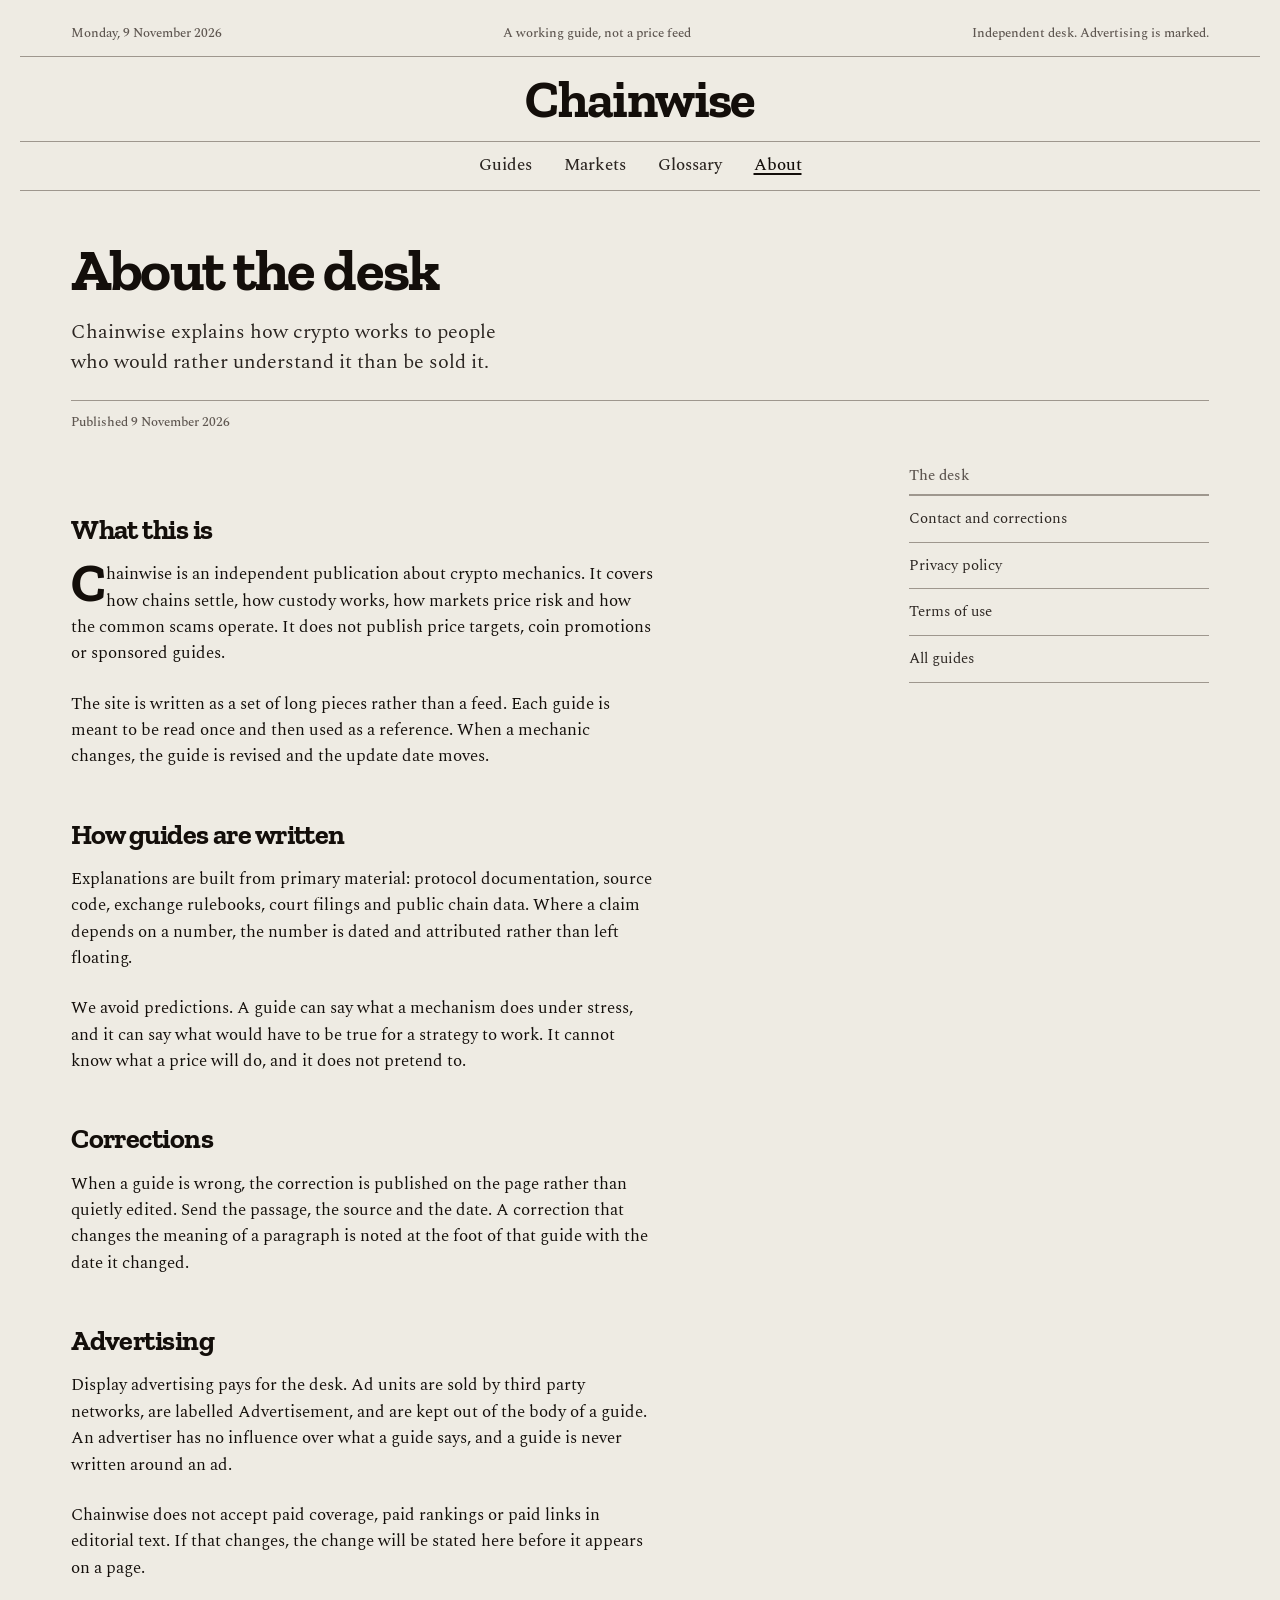
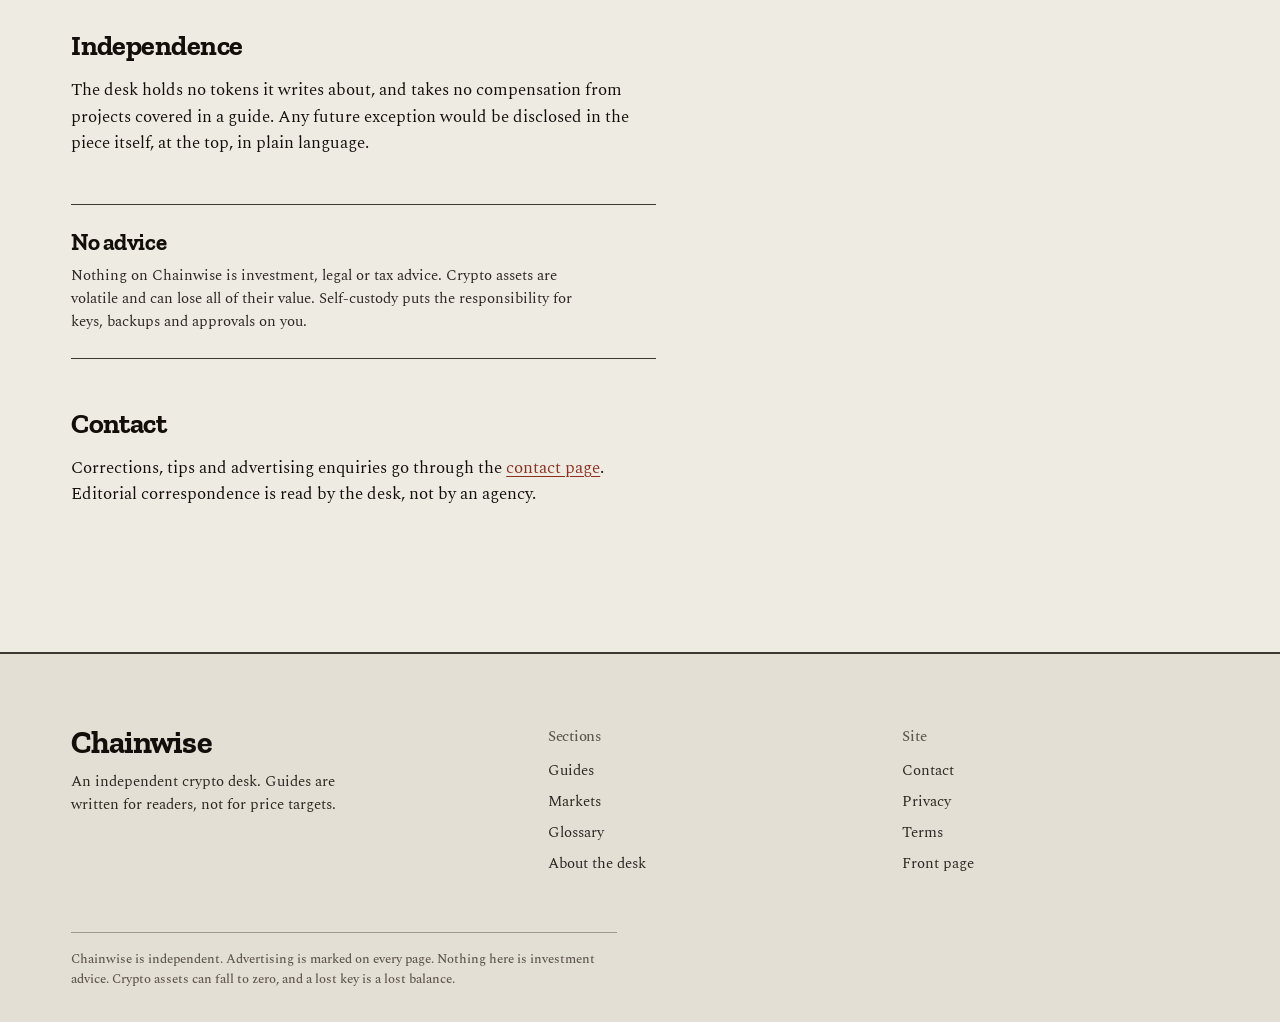
==== about.html @ 7e7efb47 "Add Chainwise, a crypto publication for ad-network review Twelve pages of original guides, a glossar" ====
<!doctype html>
<html lang="en">
<head>
  <meta charset="utf-8">
  <meta name="viewport" content="width=device-width, initial-scale=1">
  <title>About the desk, Chainwise</title>
  <meta name="description" content="Who writes Chainwise, how guides are sourced and corrected, and how advertising is kept separate from editorial.">
  <meta name="theme-color" content="#efeadf">
  <link rel="icon" href="data:image/svg+xml,%3Csvg xmlns='http://www.w3.org/2000/svg' viewBox='0 0 64 64'%3E%3Crect width='64' height='64' fill='%23171613'/%3E%3Ctext x='32' y='46' text-anchor='middle' font-family='Georgia,serif' font-size='38' font-weight='700' fill='%23efeadf'%3EC%3C/text%3E%3C/svg%3E">
  <meta name="profiton-domain-verification" content="e95c9ff57c43ef7f27b93172f4b1ba4f611fa2ead5712ec9dd052ca87fd2babe">
  <meta property="og:title" content="About the desk, Chainwise">
  <meta property="og:type" content="website">
  <link rel="preconnect" href="https://fonts.googleapis.com">
  <link rel="preconnect" href="https://fonts.gstatic.com" crossorigin>
  <link rel="stylesheet" href="https://fonts.googleapis.com/css2?family=Zilla+Slab:wght@700&family=Spectral:ital,wght@0,400;0,500;1,400&family=Libre+Franklin:wght@500&display=swap">
  <link rel="stylesheet" href="styles.css">
</head>
<body>

<a class="skip" href="#main">Skip to content</a>

<header class="masthead">
  <div class="wrap masthead__bar">
    <p><time datetime="2026-11-09">Monday, 9 November 2026</time></p>
    <p>A working guide, not a price feed</p>
    <p>Independent desk. Advertising is marked.</p>
  </div>
  <div class="wrap masthead__brand">
    <a class="wordmark" href="index.html">Chainwise</a>
  </div>
  <nav class="nav wrap" aria-label="Sections">
    <a href="learn.html">Guides</a>
    <a href="learn.html#markets">Markets</a>
    <a href="glossary.html">Glossary</a>
    <a href="about.html" aria-current="page">About</a>
  </nav>
</header>

<section class="ad" data-band="top" hidden aria-label="Advertisement">
  <div class="wrap ad__inner">
    <p class="ad__label">Advertisement</p>
    <div class="ad-slot" data-slot="top" data-size="leaderboard"></div>
  </div>
</section>

<main id="main">
  <div class="wrap">
    <header class="article-head">
      <h1>About the desk</h1>
      <p class="article-head__stand">Chainwise explains how crypto works to people who would rather understand it than be sold it.</p>
      <p class="byline">Published <time datetime="2026-11-09">9 November 2026</time></p>
    </header>

    <div class="article-layout">
      <article class="article-body">
        <h2>What this is</h2>

        <p>Chainwise is an independent publication about crypto mechanics. It covers how chains settle, how custody works, how markets price risk and how the common scams operate. It does not publish price targets, coin promotions or sponsored guides.</p>

        <p>The site is written as a set of long pieces rather than a feed. Each guide is meant to be read once and then used as a reference. When a mechanic changes, the guide is revised and the update date moves.</p>

        <h2>How guides are written</h2>

        <p>Explanations are built from primary material: protocol documentation, source code, exchange rulebooks, court filings and public chain data. Where a claim depends on a number, the number is dated and attributed rather than left floating.</p>

        <p>We avoid predictions. A guide can say what a mechanism does under stress, and it can say what would have to be true for a strategy to work. It cannot know what a price will do, and it does not pretend to.</p>

        <h2>Corrections</h2>

        <p>When a guide is wrong, the correction is published on the page rather than quietly edited. Send the passage, the source and the date. A correction that changes the meaning of a paragraph is noted at the foot of that guide with the date it changed.</p>

        <h2>Advertising</h2>

        <p>Display advertising pays for the desk. Ad units are sold by third party networks, are labelled Advertisement, and are kept out of the body of a guide. An advertiser has no influence over what a guide says, and a guide is never written around an ad.</p>

        <p>Chainwise does not accept paid coverage, paid rankings or paid links in editorial text. If that changes, the change will be stated here before it appears on a page.</p>

        <h2>Independence</h2>

        <p>The desk holds no tokens it writes about, and takes no compensation from projects covered in a guide. Any future exception would be disclosed in the piece itself, at the top, in plain language.</p>

        <div class="note">
          <h2>No advice</h2>
          <p>Nothing on Chainwise is investment, legal or tax advice. Crypto assets are volatile and can lose all of their value. Self-custody puts the responsibility for keys, backups and approvals on you.</p>
        </div>

        <h2>Contact</h2>

        <p>Corrections, tips and advertising enquiries go through the <a href="contact.html">contact page</a>. Editorial correspondence is read by the desk, not by an agency.</p>
      </article>

      <aside class="rail" aria-label="Sidebar">
        <nav aria-label="Site pages">
          <p class="rail__head">The desk</p>
          <ul class="related">
            <li><a href="contact.html">Contact and corrections</a></li>
            <li><a href="privacy.html">Privacy policy</a></li>
            <li><a href="terms.html">Terms of use</a></li>
            <li><a href="learn.html">All guides</a></li>
          </ul>
        </nav>

        <section class="ad" data-band="side-1" hidden aria-label="Advertisement">
          <div class="ad__inner">
            <p class="ad__label">Advertisement</p>
            <div class="ad-slot" data-slot="side-1" data-size="rectangle"></div>
          </div>
        </section>
      </aside>
    </div>
  </div>
</main>

<section class="ad" data-band="bottom" hidden aria-label="Advertisement">
  <div class="wrap ad__inner">
    <p class="ad__label">Advertisement</p>
    <div class="ad-slot" data-slot="bottom" data-size="leaderboard"></div>
  </div>
</section>

<footer class="colophon">
  <div class="wrap colophon__grid">
    <div>
      <p class="colophon__mark">Chainwise</p>
      <p class="colophon__line">An independent crypto desk. Guides are written for readers, not for price targets.</p>
    </div>
    <nav aria-label="Sections">
      <h2>Sections</h2>
      <ul>
        <li><a href="learn.html">Guides</a></li>
        <li><a href="learn.html#markets">Markets</a></li>
        <li><a href="glossary.html">Glossary</a></li>
        <li><a href="about.html">About the desk</a></li>
      </ul>
    </nav>
    <nav aria-label="Site">
      <h2>Site</h2>
      <ul>
        <li><a href="contact.html">Contact</a></li>
        <li><a href="privacy.html">Privacy</a></li>
        <li><a href="terms.html">Terms</a></li>
        <li><a href="index.html">Front page</a></li>
      </ul>
    </nav>
    <p class="colophon__note">Chainwise is independent. Advertising is marked on every page. Nothing here is investment advice. Crypto assets can fall to zero, and a lost key is a lost balance.</p>
  </div>
</footer>

<div class="anchor" id="anchor-ad" hidden>
  <button class="anchor__close" id="anchor-close" type="button" aria-label="Close advertisement">×</button>
  <div class="anchor__inner">
    <div class="ad-slot" id="anchor-slot" data-slot="anchor" data-size="anchor"></div>
  </div>
</div>

<div class="ad-slot ad-slot-hidden" data-slot="native" aria-hidden="true"></div>
<div class="ad-slot ad-slot-hidden" data-slot="pop" aria-hidden="true"></div>
<div class="ad-slot ad-slot-hidden" data-slot="social" aria-hidden="true"></div>

<script src="ads.js"></script>
<script src="site.js"></script>
</body>
</html>
---- styles.css ----
/* Hallmark · v2.0.0 · build · genre: editorial · theme: newsprint (dealt 2/3, seed professional-cryptocurrency-knowledge-magazine-2f0e·7677c593·2026-11-09·r0) · job: read a guide · nav: centred masthead over a double rule · footer: colophon · hero: Banner · signature: the sealed block, four named parts on one ruled diagram */
/* Hallmark · pre-emit critique: P4 H4 E4 S4 R4 V4 · weakest: S, a crypto explainer could belong to any finance desk; fixed by leading with the block's own parts, named, instead of a market dashboard */
/* Hallmark · dismissed F18 · the three slots are ad placements, not image slots */
/* Hallmark · dismissed 58 · guides and policies are documents, not screens; the front page is held to the budget and passes */

/* ===========================================================
   Tokens
   =========================================================== */

:root {
  --paper: oklch(94% 0.011 92);
  --paper-2: oklch(90.5% 0.015 88);
  --paper-3: oklch(87% 0.017 86);
  --ink: oklch(17% 0.012 60);
  --ink-2: oklch(27% 0.012 58);
  --muted: oklch(46% 0.014 60);
  --rule: oklch(68% 0.016 75);
  --rule-2: oklch(34% 0.012 60);
  --brick: oklch(44% 0.13 32);
  --paper-on-ink: oklch(95% 0.012 90);
  --paper-soft: oklch(86% 0.014 88);
  --focus: oklch(48% 0.17 32);

  --display: "Zilla Slab", ui-serif, Georgia, serif;
  --body: "Spectral", ui-serif, Georgia, serif;
  --agate: "Libre Franklin", ui-sans-serif, system-ui, sans-serif;

  --text-xs: 0.8125rem;
  --text-sm: 0.9375rem;
  --text-base: 1.0625rem;
  --text-lead: clamp(1.1875rem, 1.6vw, 1.375rem);
  --text-title: clamp(1.25rem, 1.8vw, 1.5rem);
  --text-section: clamp(2.05rem, 3.2vw, 2.9rem);
  --text-hero: clamp(2.8rem, 6.4vw, 5.2rem);

  --space-3xs: 0.125rem;
  --space-2xs: 0.25rem;
  --space-xs: 0.5rem;
  --space-sm: 0.75rem;
  --space-md: 1rem;
  --space-lg: 1.5rem;
  --space-xl: 2rem;
  --space-2xl: 3rem;
  --space-3xl: 4.5rem;
  --space-4xl: 7.5rem;
  --space-5xl: 9rem;

  --container: 1240px;
  --gutter: clamp(1rem, 4vw, 4.5rem);
  --rule-hair: 1px;
  --measure: 65ch;

  --z-ad: 40;
  --z-anchor: 60;
}

/* ===========================================================
   Base
   =========================================================== */

*,
*::before,
*::after { box-sizing: border-box; }

html,
body { overflow-x: clip; }

html {
  background: var(--paper);
  color: var(--ink);
  -webkit-text-size-adjust: 100%;
}

body {
  margin: 0;
  font-family: var(--body);
  font-size: var(--text-base);
  line-height: 1.55;
  font-weight: 400;
  text-rendering: optimizeLegibility;
  background: var(--paper);
}

body::selection { background: color-mix(in oklab, var(--brick) 22%, transparent); }

img,
svg,
iframe { max-width: 100%; }

h1,
h2,
h3,
h4,
p,
figure,
blockquote,
ul,
ol,
dl { margin: 0; }

h1,
h2,
h3,
h4 {
  font-family: var(--display);
  font-weight: 700;
  letter-spacing: -0.02em;
  line-height: 1.1;
  overflow-wrap: break-word;
  min-width: 0;
  text-wrap: balance;
}

a {
  color: var(--brick);
  text-decoration: underline;
  text-decoration-thickness: var(--rule-hair);
  text-underline-offset: 0.16em;
  transition: text-decoration-thickness 120ms ease;
}

a:hover { text-decoration-thickness: 2px; }

a:focus-visible,
button:focus-visible,
input:focus-visible,
textarea:focus-visible,
select:focus-visible {
  outline: 2px solid var(--focus);
  outline-offset: 2px;
  border-radius: 0;
}

p { max-width: var(--measure); }

hr {
  border: 0;
  border-block-start: var(--rule-hair) solid var(--rule);
  margin-block: var(--space-xl);
}

.wrap {
  width: 100%;
  max-width: var(--container);
  margin-inline: auto;
  padding-inline: var(--gutter);
}

.skip {
  position: absolute;
  left: var(--space-md);
  top: var(--space-md);
  z-index: 100;
  padding: var(--space-sm) var(--space-md);
  background: var(--ink);
  color: var(--paper);
  font: 700 var(--text-sm)/1 var(--display);
  transform: translateY(-200%);
}

.skip:focus-visible { transform: translateY(0); }

.visually-hidden {
  position: absolute;
  width: 1px;
  height: 1px;
  margin: -1px;
  padding: 0;
  overflow: hidden;
  clip-path: inset(50%);
  white-space: nowrap;
}

/* ===========================================================
   Masthead
   =========================================================== */

.masthead { padding-block-start: var(--space-lg); }

.masthead__bar {
  display: flex;
  flex-wrap: wrap;
  justify-content: space-between;
  gap: var(--space-sm) var(--space-lg);
  padding-block-end: var(--space-sm);
  border-block-end: var(--rule-hair) solid var(--rule);
  font: 500 var(--text-xs)/1.5 var(--body);
  color: var(--muted);
}

.masthead__bar p { max-width: none; }

.masthead__brand { padding-block: var(--space-md); text-align: center; }

.wordmark {
  display: inline-block;
  font: 700 clamp(2.2rem, 5vw, 3.3rem)/1 var(--display);
  letter-spacing: -0.03em;
  color: var(--ink);
  text-decoration: none;
}

.wordmark:hover { text-decoration: none; }

.nav {
  display: flex;
  flex-wrap: wrap;
  justify-content: center;
  column-gap: var(--space-xl);
  row-gap: var(--space-xs);
  padding-block: var(--space-sm);
  border-block: var(--rule-hair) solid var(--rule);
  font: 500 var(--text-base)/1.4 var(--body);
}

.nav a { color: var(--ink-2); text-decoration: none; }

.nav a:hover { color: var(--brick); text-decoration: underline; }

.nav a[aria-current="page"] { color: var(--ink); text-decoration: underline; text-decoration-thickness: 2px; }

.rule-double {
  height: 2px;
  border-block: var(--rule-hair) solid var(--rule-2);
  border-inline: 0;
  margin: var(--space-2xs) 0 var(--space-lg);
}

/* ===========================================================
   Hero
   =========================================================== */

.hero { padding-block: var(--space-2xl) var(--space-3xl); }

.hero__head {
  font-size: var(--text-hero);
  line-height: 1.01;
  letter-spacing: -0.028em;
  max-width: 19ch;
}

.hero__foot {
  display: grid;
  grid-template-columns: minmax(0, 1.5fr) minmax(0, 1fr);
  gap: var(--space-2xl);
  align-items: start;
  margin-block-start: var(--space-xl);
  padding-block-start: var(--space-lg);
  border-block-start: var(--rule-hair) solid var(--rule-2);
}

.hero__lede {
  font-size: var(--text-lead);
  line-height: 1.45;
  color: var(--ink-2);
  max-width: 34ch;
}

.hero__acts {
  display: flex;
  flex-wrap: wrap;
  gap: var(--space-sm);
  margin-block-start: var(--space-lg);
}

.hero__index { list-style: none; padding: 0; }

.hero__index li {
  padding-block: var(--space-xs);
  border-block-start: var(--rule-hair) solid var(--rule);
  font: 400 var(--text-sm)/1.4 var(--body);
}

.hero__index li:last-child { border-block-end: var(--rule-hair) solid var(--rule); }

.hero__index a { color: var(--ink-2); text-decoration: none; }

.hero__index a:hover { color: var(--brick); text-decoration: underline; }

/* ===========================================================
   Buttons
   =========================================================== */

.btn {
  display: inline-flex;
  align-items: center;
  justify-content: center;
  min-height: 44px;
  padding: var(--space-sm) var(--space-lg);
  border: var(--rule-hair) solid transparent;
  border-radius: 0;
  font: 700 var(--text-base)/1 var(--display);
  text-decoration: none;
  transition: background-color 120ms ease, color 120ms ease;
}

.btn--ink { background: var(--ink); color: var(--paper); }

.btn--ink:hover { background: var(--rule-2); }

.btn--rule {
  background: transparent;
  color: var(--ink);
  border-block: var(--rule-hair) solid var(--ink);
  padding-block: var(--space-sm);
}

.btn--rule:hover { color: var(--brick); border-color: var(--brick); }

.btn--paper { background: var(--paper); color: var(--ink); }

.btn--paper:hover { background: var(--paper-2); }

.btn:active { transform: translateY(1px); }

.btn[disabled],
.btn[aria-disabled="true"],
button:disabled {
  cursor: not-allowed;
  opacity: 0.55;
}

.btn[disabled]:hover,
.btn[aria-disabled="true"]:hover,
button:disabled:hover {
  background: var(--ink);
  color: var(--paper);
}

input:disabled,
textarea:disabled,
select:disabled {
  background: var(--paper-3);
  color: var(--muted);
  cursor: not-allowed;
}

input:active,
textarea:active { border-color: var(--brick); }

/* ===========================================================
   Bands and sections
   =========================================================== */

.band { padding-block: var(--space-4xl); }

.band--tight { padding-block: var(--space-3xl); }

.band--paper2 {
  background: var(--paper-2);
  border-block: var(--rule-hair) solid var(--rule);
  padding-block: var(--space-3xl);
}

.band--ink {
  background: var(--ink);
  color: var(--paper-on-ink);
  padding-block: var(--space-4xl);
}

.band--ink a { color: var(--paper-on-ink); }

.band--ink p { color: var(--paper-soft); }

.band--ink .btn--rule {
  color: var(--paper-on-ink);
  border-color: var(--paper-on-ink);
}

.band--ink .btn--paper {
  background: var(--paper);
  color: var(--ink);
}

.band--ink .btn--paper:hover {
  background: var(--paper-2);
  color: var(--ink);
}

.section-head {
  font-size: var(--text-section);
  line-height: 1.06;
  margin-block: 0 var(--space-lg);
  padding-block-start: var(--space-md);
  border-block-start: var(--rule-hair) solid var(--rule-2);
}

.section-dek {
  max-width: 52ch;
  color: var(--ink-2);
  margin-block: 0 var(--space-xl);
}

.section-foot {
  margin-block-start: var(--space-xl);
  padding-block-start: var(--space-md);
  border-block-start: var(--rule-hair) solid var(--rule);
  font: 500 var(--text-sm)/1.4 var(--body);
  color: var(--muted);
}

/* ===========================================================
   Front page columns
   =========================================================== */

.front {
  display: grid;
  grid-template-columns: repeat(3, minmax(0, 1fr));
  gap: var(--space-2xl);
  padding-block-start: var(--space-lg);
  border-block-start: var(--rule-hair) solid var(--rule);
}

.front__col {
  font-size: var(--text-base);
  line-height: 1.6;
  text-align: justify;
  hyphens: auto;
}

.front__col p + p { margin-block-start: var(--space-md); text-indent: 1.2em; }

.front__col .dropcap::first-letter {
  float: left;
  font: 700 3.2em/0.82 var(--display);
  padding-inline-end: 0.06em;
  padding-block-start: 0.04em;
}

.front__col a { color: var(--brick); }

.front__byline {
  font: 500 var(--text-xs)/1.5 var(--body);
  color: var(--muted);
  margin-block-end: var(--space-md);
}

/* ===========================================================
   Story list
   =========================================================== */

.stories { list-style: none; padding: 0; }

.story {
  display: grid;
  grid-template-columns: minmax(0, 1fr) auto;
  gap: var(--space-md) var(--space-2xl);
  align-items: start;
  padding-block: var(--space-lg);
  border-block-start: var(--rule-hair) solid var(--rule);
}

.story:last-child { border-block-end: var(--rule-hair) solid var(--rule); }

.story__title { font-size: var(--text-title); line-height: 1.2; }

.story__title a { color: var(--ink); text-decoration: none; }

.story__title a:hover { color: var(--brick); text-decoration: underline; }

.story__dek {
  margin-block-start: var(--space-2xs);
  color: var(--ink-2);
  max-width: 56ch;
  font-size: var(--text-sm);
  line-height: 1.5;
}

.story__date {
  font: 500 var(--text-xs)/1.4 var(--agate);
  color: var(--muted);
  white-space: nowrap;
  padding-block-start: var(--space-2xs);
}

/* ===========================================================
   Article
   =========================================================== */

.article-head { padding-block: var(--space-2xl) var(--space-xl); }

.article-head h1 {
  font-size: clamp(2.4rem, 4.6vw, 3.8rem);
  line-height: 1.05;
  letter-spacing: -0.025em;
  max-width: 24ch;
}

.article-head__stand {
  margin-block-start: var(--space-md);
  font-size: var(--text-lead);
  line-height: 1.45;
  color: var(--ink-2);
  max-width: 46ch;
}

.byline {
  margin-block-start: var(--space-lg);
  padding-block-start: var(--space-sm);
  border-block-start: var(--rule-hair) solid var(--rule);
  font: 500 var(--text-xs)/1.5 var(--body);
  color: var(--muted);
  max-width: none;
}

.article-layout {
  display: grid;
  grid-template-columns: minmax(0, var(--measure)) minmax(0, 300px);
  gap: var(--space-2xl);
  justify-content: space-between;
  padding-block-end: var(--space-4xl);
}

.article-body { min-width: 0; }

.article-body p { margin-block: 0 var(--space-lg); }

.article-body > p:first-of-type::first-letter {
  float: left;
  font: 700 3.2em/0.82 var(--display);
  padding-inline-end: 0.06em;
  padding-block-start: 0.04em;
}

.article-body h2 {
  font-size: clamp(1.6rem, 2.2vw, 2rem);
  line-height: 1.15;
  margin-block: var(--space-2xl) var(--space-md);
}

.article-body h3 {
  font-size: var(--text-title);
  margin-block: var(--space-xl) var(--space-sm);
}

.article-body ul,
.article-body ol { padding-inline-start: var(--space-lg); margin-block: 0 var(--space-lg); }

.article-body li { margin-block-end: var(--space-xs); max-width: 60ch; }

.article-body ul li::marker { color: var(--brick); }

.article-body blockquote {
  margin-block: var(--space-2xl);
  padding-block: var(--space-lg);
  border-block: var(--rule-hair) solid var(--rule-2);
  font: 700 clamp(1.35rem, 2vw, 1.7rem)/1.25 var(--display);
  letter-spacing: -0.015em;
  color: var(--ink);
}

.article-body blockquote p { max-width: 45ch; }

.article-body code {
  font-family: var(--agate);
  font-size: 0.92em;
  background: var(--paper-2);
  padding: 0.1em 0.3em;
  border-block: var(--rule-hair) solid var(--rule);
}

.note {
  margin-block: var(--space-2xl);
  padding-block: var(--space-lg);
  border-block: var(--rule-hair) solid var(--rule-2);
}

.note h2 { margin-block: 0 var(--space-xs); font-size: var(--text-title); }

.note p { font-size: var(--text-sm); line-height: 1.55; color: var(--ink-2); margin: 0; }

.rail { display: grid; gap: var(--space-xl); align-content: start; }

.rail__head {
  font: 500 var(--text-sm)/1.4 var(--body);
  color: var(--muted);
  padding-block-end: var(--space-xs);
  border-block-end: var(--rule-hair) solid var(--rule);
  max-width: none;
}

.related { list-style: none; padding: 0; }

.related li {
  padding-block: var(--space-sm);
  border-block-start: var(--rule-hair) solid var(--rule);
  font: 400 var(--text-sm)/1.45 var(--body);
  max-width: none;
}

.related li:last-child { border-block-end: var(--rule-hair) solid var(--rule); }

.related a { color: var(--ink-2); text-decoration: none; }

.related a:hover { color: var(--brick); text-decoration: underline; }

/* ===========================================================
   Block parts
   =========================================================== */

.parts {
  display: grid;
  grid-template-columns: repeat(4, minmax(0, 1fr));
  margin-block: var(--space-xl) var(--space-2xl);
  border-block: var(--rule-hair) solid var(--rule-2);
}

.parts__item {
  padding: var(--space-md);
  border-inline-start: var(--rule-hair) solid var(--rule);
}

.parts__item:first-child { border-inline-start: 0; }

.parts dt {
  font: 700 var(--text-base)/1.25 var(--display);
  margin-block-end: var(--space-2xs);
}

.parts dd {
  margin: 0;
  font-size: var(--text-sm);
  line-height: 1.5;
  color: var(--ink-2);
}

@media (max-width: 820px) {
  .parts { grid-template-columns: repeat(2, minmax(0, 1fr)); }
  .parts__item:nth-child(3) { border-inline-start: 0; }
  .parts__item:nth-child(3),
  .parts__item:nth-child(4) { border-block-start: var(--rule-hair) solid var(--rule); }
}

@media (max-width: 520px) {
  .parts { grid-template-columns: minmax(0, 1fr); }
  .parts__item { border-inline-start: 0; border-block-start: var(--rule-hair) solid var(--rule); }
  .parts__item:first-child { border-block-start: 0; }
}

/* ===========================================================
   Glossary
   =========================================================== */

.letters {
  display: flex;
  flex-wrap: wrap;
  gap: var(--space-xs) var(--space-sm);
  padding-block: var(--space-md);
  border-block: var(--rule-hair) solid var(--rule);
  font: 500 var(--text-sm)/1 var(--agate);
}

.letters a { color: var(--ink-2); text-decoration: none; }

.letters a:hover { color: var(--brick); text-decoration: underline; }

.term-group { padding-block-start: var(--space-2xl); }

.term-group h2 {
  font-size: var(--text-section);
  padding-block-end: var(--space-xs);
  border-block-end: 2px solid var(--rule-2);
}

.term {
  display: grid;
  grid-template-columns: minmax(0, 16rem) minmax(0, 1fr);
  gap: var(--space-md) var(--space-2xl);
  padding-block: var(--space-md);
  border-block-end: var(--rule-hair) solid var(--rule);
}

.term dt { font: 700 var(--text-base)/1.35 var(--display); }

.term dd { margin: 0; font-size: var(--text-sm); line-height: 1.6; color: var(--ink-2); max-width: 62ch; }

/* ===========================================================
   Forms
   =========================================================== */

.form { display: grid; gap: var(--space-md); max-width: 34rem; }

.field { display: grid; gap: var(--space-2xs); }

.field label { font: 500 var(--text-sm)/1.4 var(--body); color: var(--ink-2); }

.field input,
.field textarea {
  width: 100%;
  padding: var(--space-sm);
  border: var(--rule-hair) solid var(--rule-2);
  border-radius: 0;
  background: var(--paper-2);
  color: var(--ink);
  font: 400 var(--text-base)/1.5 var(--body);
}

.field textarea { min-height: 9rem; resize: vertical; }

.form__note { font: 500 var(--text-xs)/1.5 var(--body); color: var(--muted); }

.form__status {
  font: 500 var(--text-sm)/1.5 var(--body);
  color: var(--ink-2);
  padding-block-start: var(--space-sm);
  border-block-start: var(--rule-hair) solid var(--rule);
  max-width: none;
}

.form__status[data-state="error"] { color: var(--brick); }

/* ===========================================================
   Ad slots
   =========================================================== */

.ad {
  padding-block: var(--space-xl);
  border-block: var(--rule-hair) solid var(--rule);
  background: var(--paper);
}

.ad[hidden] { display: none; }

.ad__inner { display: grid; justify-items: center; gap: var(--space-xs); }

.ad__label {
  font: 500 var(--text-xs)/1.4 var(--body);
  color: var(--muted);
  max-width: none;
}

.ad-slot {
  position: relative;
  display: flex;
  justify-content: center;
  align-items: center;
  width: 100%;
  overflow: hidden;
  background: var(--paper-2);
}

.ad-slot iframe { display: block; border: 0; max-width: none; }

.ad-slot[data-size="leaderboard"] { min-height: 92px; }
.ad-slot[data-size="rectangle"] { min-height: 252px; }
.ad-slot[data-size="wide"] { min-height: 62px; }
.ad-slot[data-size="native"] { min-height: 200px; }
.ad-slot[data-size="anchor"] { min-height: 92px; }

.ad-slot[data-size="leaderboard"] { max-width: 728px; }
.ad-slot[data-size="wide"] { max-width: 468px; }
.ad-slot[data-size="rectangle"] { max-width: 300px; }

.ad-slot.is-scaled { min-height: 0; }

.ad-note {
  font: 500 var(--text-xs)/1.5 var(--body);
  color: var(--muted);
  padding-block: var(--space-sm);
  max-width: none;
}

/* sticky anchor */
.anchor {
  position: fixed;
  inset-inline: 0;
  bottom: 0;
  z-index: var(--z-anchor);
  background: var(--paper);
  border-block-start: var(--rule-hair) solid var(--rule-2);
}

.anchor[hidden] { display: none; }

.anchor__inner {
  display: flex;
  justify-content: center;
  align-items: center;
  padding-block: var(--space-xs);
  padding-inline: var(--space-2xl);
}

.anchor__close {
  position: absolute;
  top: var(--space-2xs);
  right: var(--space-2xs);
  width: 32px;
  height: 32px;
  border: var(--rule-hair) solid var(--rule-2);
  background: var(--paper);
  color: var(--ink);
  font: 500 1rem/1 var(--body);
  cursor: pointer;
}

.anchor__close:hover { background: var(--paper-2); }

.ad-slot-hidden {
  position: absolute !important;
  left: -9999px;
  width: 1px;
  height: 1px;
  overflow: hidden;
}

/* ===========================================================
   Footer
   =========================================================== */

.colophon {
  padding-block: var(--space-3xl) var(--space-xl);
  border-block-start: 2px solid var(--rule-2);
  background: var(--paper-2);
}

.colophon__grid {
  display: grid;
  grid-template-columns: minmax(0, 1.4fr) minmax(0, 1fr) minmax(0, 1fr);
  gap: var(--space-2xl);
}

.colophon__mark {
  font: 700 2rem/1 var(--display);
  letter-spacing: -0.03em;
  max-width: none;
}

.colophon__line {
  margin-block-start: var(--space-sm);
  font-size: var(--text-sm);
  line-height: 1.55;
  color: var(--ink-2);
  max-width: 34ch;
}

.colophon h2 {
  font: 500 var(--text-sm)/1.4 var(--body);
  color: var(--muted);
  margin-block-end: var(--space-sm);
}

.colophon ul { list-style: none; padding: 0; }

.colophon li { margin-block-end: var(--space-xs); font-size: var(--text-sm); }

.colophon a { color: var(--ink-2); text-decoration: none; }

.colophon a:hover { color: var(--brick); text-decoration: underline; }

.colophon__note {
  grid-column: 1 / -1;
  padding-block-start: var(--space-md);
  border-block-start: var(--rule-hair) solid var(--rule);
  font: 500 var(--text-xs)/1.6 var(--body);
  color: var(--muted);
  max-width: 78ch;
}

/* ===========================================================
   Utilities
   =========================================================== */

.stack-sm > * + * { margin-block-start: var(--space-sm); }

.stack-md > * + * { margin-block-start: var(--space-md); }

.measure { max-width: var(--measure); }

.muted { color: var(--muted); }

.kicker-link {
  font: 500 var(--text-sm)/1.4 var(--body);
  color: var(--brick);
}

/* ===========================================================
   Responsive
   =========================================================== */

@media (max-width: 1080px) {
  .article-layout { grid-template-columns: minmax(0, 1fr); gap: var(--space-2xl); }
  .rail { grid-template-columns: repeat(2, minmax(0, 1fr)); gap: var(--space-xl); }
  .front { grid-template-columns: repeat(2, minmax(0, 1fr)); }
  .colophon__grid { grid-template-columns: minmax(0, 1fr) minmax(0, 1fr); }
}

@media (max-width: 820px) {
  .hero__foot { grid-template-columns: minmax(0, 1fr); gap: var(--space-xl); }
  .hero__head { max-width: none; }
  .front { grid-template-columns: minmax(0, 1fr); }
  .term { grid-template-columns: minmax(0, 1fr); gap: var(--space-xs); }
  .rail { grid-template-columns: minmax(0, 1fr); }
  .band { padding-block: var(--space-3xl); }
  .band--ink { padding-block: var(--space-3xl); }
  .article-layout { padding-block-end: var(--space-3xl); }
}

@media (max-width: 600px) {
  :root { --gutter: 1rem; }
  .story { grid-template-columns: minmax(0, 1fr); gap: var(--space-2xs); }
  .story__date { padding-block-start: 0; }
  .colophon__grid { grid-template-columns: minmax(0, 1fr); }
  .article-head h1 { font-size: clamp(2rem, 9vw, 2.6rem); }
  .masthead__bar { justify-content: center; text-align: center; }
  .anchor__inner { padding-inline: var(--space-lg); }
}

@media (prefers-reduced-motion: reduce) {
  *,
  *::before,
  *::after {
    transition-duration: 0.001ms !important;
    animation-duration: 0.001ms !important;
    animation-iteration-count: 1 !important;
  }
}

/* ===========================================================
   Print
   =========================================================== */

@media print {
  .masthead__bar,
  .nav,
  .ad,
  .anchor,
  .rail,
  .colophon__grid nav,
  .skip { display: none !important; }

  html,
  body { background: var(--paper); color: var(--ink); }

  .article-layout { grid-template-columns: minmax(0, 1fr); }

  a { color: var(--ink); text-decoration: none; }
}
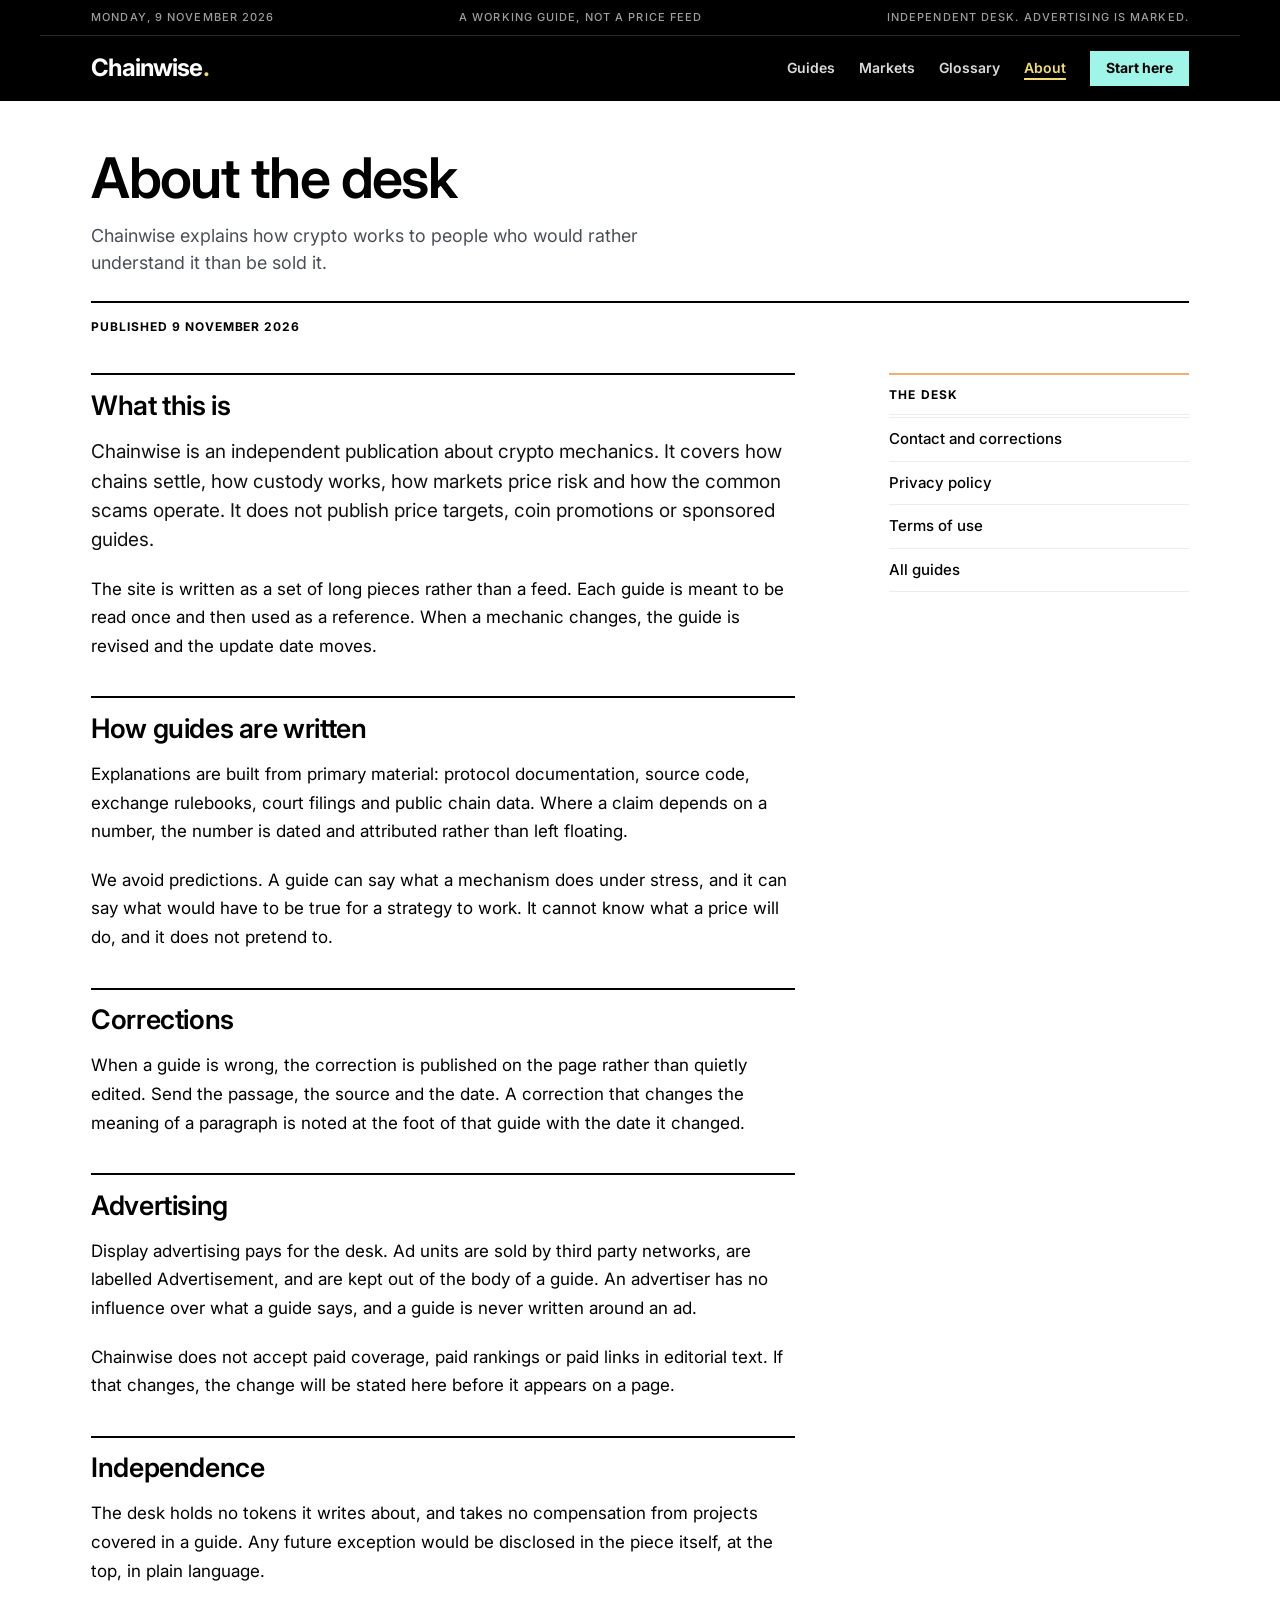
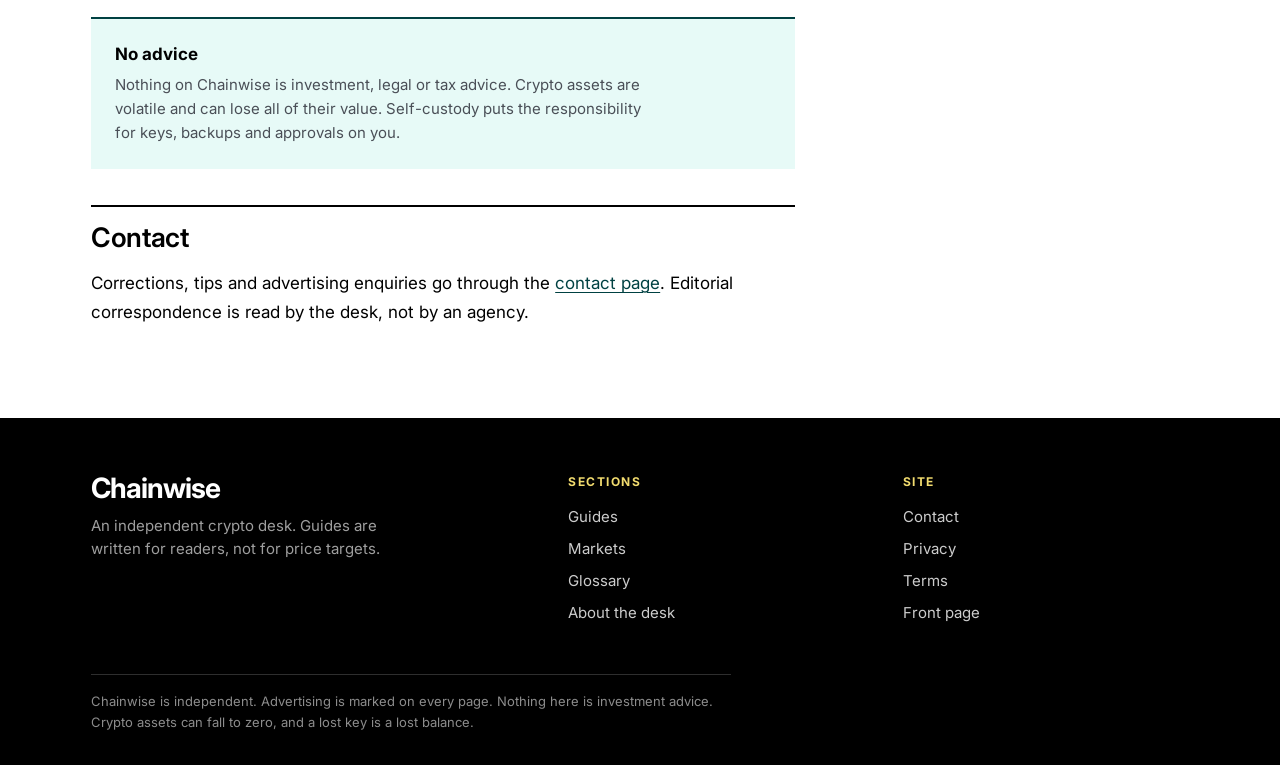
==== commit 12d840a4: "Redesign the crypto site on the MIT Technology Review system Single grotesk family (Inter) replaces " ====
--- a/about.html
+++ b/about.html
@@ -5,14 +5,14 @@
   <meta name="viewport" content="width=device-width, initial-scale=1">
   <title>About the desk, Chainwise</title>
   <meta name="description" content="Who writes Chainwise, how guides are sourced and corrected, and how advertising is kept separate from editorial.">
-  <meta name="theme-color" content="#efeadf">
-  <link rel="icon" href="data:image/svg+xml,%3Csvg xmlns='http://www.w3.org/2000/svg' viewBox='0 0 64 64'%3E%3Crect width='64' height='64' fill='%23171613'/%3E%3Ctext x='32' y='46' text-anchor='middle' font-family='Georgia,serif' font-size='38' font-weight='700' fill='%23efeadf'%3EC%3C/text%3E%3C/svg%3E">
+  <meta name="theme-color" content="#000000">
+  <link rel="icon" href="data:image/svg+xml,%3Csvg xmlns='http://www.w3.org/2000/svg' viewBox='0 0 64 64'%3E%3Crect width='64' height='64' fill='%23004142'/%3E%3Ctext x='32' y='45' text-anchor='middle' font-family='Helvetica,Arial,sans-serif' font-size='38' font-weight='700' fill='%23F2DC6F'%3EC%3C/text%3E%3C/svg%3E">
   <meta name="profiton-domain-verification" content="e95c9ff57c43ef7f27b93172f4b1ba4f611fa2ead5712ec9dd052ca87fd2babe">
   <meta property="og:title" content="About the desk, Chainwise">
   <meta property="og:type" content="website">
   <link rel="preconnect" href="https://fonts.googleapis.com">
   <link rel="preconnect" href="https://fonts.gstatic.com" crossorigin>
-  <link rel="stylesheet" href="https://fonts.googleapis.com/css2?family=Zilla+Slab:wght@700&family=Spectral:ital,wght@0,400;0,500;1,400&family=Libre+Franklin:wght@500&display=swap">
+  <link rel="stylesheet" href="https://fonts.googleapis.com/css2?family=Inter:wght@400;500;600;700&display=swap">
   <link rel="stylesheet" href="styles.css">
 </head>
 <body>
@@ -25,15 +25,16 @@
     <p>A working guide, not a price feed</p>
     <p>Independent desk. Advertising is marked.</p>
   </div>
-  <div class="wrap masthead__brand">
-    <a class="wordmark" href="index.html">Chainwise</a>
+  <div class="wrap masthead__main">
+    <a class="wordmark" href="index.html">Chainwise<span class="wordmark__dot">.</span></a>
+    <nav class="nav" aria-label="Sections">
+      <a href="learn.html">Guides</a>
+      <a href="learn.html#markets">Markets</a>
+      <a href="glossary.html">Glossary</a>
+      <a href="about.html" aria-current="page">About</a>
+      <a class="nav__cta" href="what-is-bitcoin.html">Start here</a>
+    </nav>
   </div>
-  <nav class="nav wrap" aria-label="Sections">
-    <a href="learn.html">Guides</a>
-    <a href="learn.html#markets">Markets</a>
-    <a href="glossary.html">Glossary</a>
-    <a href="about.html" aria-current="page">About</a>
-  </nav>
 </header>
 
 <section class="ad" data-band="top" hidden aria-label="Advertisement">
@@ -159,5 +160,7 @@
 
 <script src="ads.js"></script>
 <script src="site.js"></script>
+<!-- Cointraffic: unified code (loads every format activated for this site) -->
+<script async src="https://appsha-prm.ctengine.io/js/script.js?wkey=IxxqwRdPne"></script>
 </body>
 </html>
--- a/styles.css
+++ b/styles.css
@@ -1,39 +1,47 @@
-/* Hallmark · v2.0.0 · build · genre: editorial · theme: newsprint (dealt 2/3, seed professional-cryptocurrency-knowledge-magazine-2f0e·7677c593·2026-11-09·r0) · job: read a guide · nav: centred masthead over a double rule · footer: colophon · hero: Banner · signature: the sealed block, four named parts on one ruled diagram */
-/* Hallmark · pre-emit critique: P4 H4 E4 S4 R4 V4 · weakest: S, a crypto explainer could belong to any finance desk; fixed by leading with the block's own parts, named, instead of a market dashboard */
-/* Hallmark · dismissed F18 · the three slots are ad placements, not image slots */
-/* Hallmark · dismissed 58 · guides and policies are documents, not screens; the front page is held to the budget and passes */
+/* Chainwise, MIT Technology Review design system
+   ------------------------------------------------------------
+   Two modes: white editorial canvas and deep teal immersive
+   blocks. One grotesk family. Sharp corners, no shadows, no
+   gradients. Yellow display type only on teal. Mint reserved
+   for actions. Orange used as a 2px structural marker.
+   =========================================================== */
 
 /* ===========================================================
    Tokens
    =========================================================== */
 
 :root {
-  --paper: oklch(94% 0.011 92);
-  --paper-2: oklch(90.5% 0.015 88);
-  --paper-3: oklch(87% 0.017 86);
-  --ink: oklch(17% 0.012 60);
-  --ink-2: oklch(27% 0.012 58);
-  --muted: oklch(46% 0.014 60);
-  --rule: oklch(68% 0.016 75);
-  --rule-2: oklch(34% 0.012 60);
-  --brick: oklch(44% 0.13 32);
-  --paper-on-ink: oklch(95% 0.012 90);
-  --paper-soft: oklch(86% 0.014 88);
-  --focus: oklch(48% 0.17 32);
-
-  --display: "Zilla Slab", ui-serif, Georgia, serif;
-  --body: "Spectral", ui-serif, Georgia, serif;
-  --agate: "Libre Franklin", ui-sans-serif, system-ui, sans-serif;
-
-  --text-xs: 0.8125rem;
-  --text-sm: 0.9375rem;
-  --text-base: 1.0625rem;
-  --text-lead: clamp(1.1875rem, 1.6vw, 1.375rem);
-  --text-title: clamp(1.25rem, 1.8vw, 1.5rem);
-  --text-section: clamp(2.05rem, 3.2vw, 2.9rem);
-  --text-hero: clamp(2.8rem, 6.4vw, 5.2rem);
-
-  --space-3xs: 0.125rem;
+  --ink: #000000;
+  --ink-near: #08090c;
+  --ink-muted: #111111;
+  --ink-soft: #4a4f57;
+  --ink-faint: #6b7078;
+
+  --canvas: #ffffff;
+  --surface: #004142;
+  --surface-deep: #003032;
+  --mint: #a0f5e9;
+  --mint-pale: #e7faf7;
+  --yellow: #f2dc6f;
+  --orange: #f5ad6e;
+
+  --border: #ebecef;
+  --border-strong: #d6d9df;
+  --border-dark: rgba(255, 255, 255, 0.24);
+  --on-surface: #ffffff;
+  --on-surface-soft: rgba(255, 255, 255, 0.72);
+
+  --font: "Inter", "Helvetica Neue", Helvetica, Arial, sans-serif;
+  --mono: ui-monospace, "SFMono-Regular", Menlo, Consolas, monospace;
+
+  --text-label: 0.75rem;
+  --text-small: 0.875rem;
+  --text-base: 1rem;
+  --text-lead: 1.125rem;
+  --text-title: 1.375rem;
+  --text-section: 2.5rem;
+  --text-hero: 3.875rem;
+
   --space-2xs: 0.25rem;
   --space-xs: 0.5rem;
   --space-sm: 0.75rem;
@@ -41,15 +49,15 @@
   --space-lg: 1.5rem;
   --space-xl: 2rem;
   --space-2xl: 3rem;
-  --space-3xl: 4.5rem;
-  --space-4xl: 7.5rem;
-  --space-5xl: 9rem;
-
-  --container: 1240px;
-  --gutter: clamp(1rem, 4vw, 4.5rem);
-  --rule-hair: 1px;
-  --measure: 65ch;
-
+  --space-3xl: 3.75rem;
+  --space-4xl: 4.5rem;
+
+  --container: 1200px;
+  --gutter: clamp(1.25rem, 4vw, 3.5rem);
+  --measure: 44rem;
+
+  --focus: #004142;
+  --z-nav: 50;
   --z-ad: 40;
   --z-anchor: 60;
 }
@@ -66,22 +74,26 @@
 body { overflow-x: clip; }
 
 html {
-  background: var(--paper);
+  background: var(--canvas);
   color: var(--ink);
   -webkit-text-size-adjust: 100%;
 }
 
 body {
   margin: 0;
-  font-family: var(--body);
+  font-family: var(--font);
   font-size: var(--text-base);
+  font-weight: 400;
   line-height: 1.55;
-  font-weight: 400;
+  background: var(--canvas);
   text-rendering: optimizeLegibility;
-  background: var(--paper);
-}
-
-body::selection { background: color-mix(in oklab, var(--brick) 22%, transparent); }
+  -webkit-font-smoothing: antialiased;
+}
+
+::selection {
+  background: var(--yellow);
+  color: var(--ink);
+}
 
 img,
 svg,
@@ -102,21 +114,20 @@
 h2,
 h3,
 h4 {
-  font-family: var(--display);
-  font-weight: 700;
-  letter-spacing: -0.02em;
-  line-height: 1.1;
+  font-family: var(--font);
+  font-weight: 600;
+  letter-spacing: -0.015em;
+  line-height: 1.12;
   overflow-wrap: break-word;
   min-width: 0;
   text-wrap: balance;
 }
 
 a {
-  color: var(--brick);
+  color: var(--surface);
   text-decoration: underline;
-  text-decoration-thickness: var(--rule-hair);
-  text-underline-offset: 0.16em;
-  transition: text-decoration-thickness 120ms ease;
+  text-decoration-thickness: 1px;
+  text-underline-offset: 0.18em;
 }
 
 a:hover { text-decoration-thickness: 2px; }
@@ -135,7 +146,7 @@
 
 hr {
   border: 0;
-  border-block-start: var(--rule-hair) solid var(--rule);
+  border-block-start: 1px solid var(--border);
   margin-block: var(--space-xl);
 }
 
@@ -151,10 +162,13 @@
   left: var(--space-md);
   top: var(--space-md);
   z-index: 100;
-  padding: var(--space-sm) var(--space-md);
-  background: var(--ink);
-  color: var(--paper);
-  font: 700 var(--text-sm)/1 var(--display);
+  padding: 0.7rem 1rem;
+  background: var(--yellow);
+  color: var(--ink);
+  font: 700 0.8125rem/1 var(--font);
+  letter-spacing: 0.04em;
+  text-transform: uppercase;
+  text-decoration: none;
   transform: translateY(-200%);
 }
 
@@ -175,85 +189,148 @@
    Masthead
    =========================================================== */
 
-.masthead { padding-block-start: var(--space-lg); }
+.masthead {
+  position: sticky;
+  top: 0;
+  z-index: var(--z-nav);
+  background: var(--ink);
+  color: var(--on-surface);
+}
 
 .masthead__bar {
   display: flex;
   flex-wrap: wrap;
   justify-content: space-between;
-  gap: var(--space-sm) var(--space-lg);
-  padding-block-end: var(--space-sm);
-  border-block-end: var(--rule-hair) solid var(--rule);
-  font: 500 var(--text-xs)/1.5 var(--body);
-  color: var(--muted);
+  gap: 0.35rem var(--space-lg);
+  padding-block: 0.6rem;
+  border-block-end: 1px solid rgba(255, 255, 255, 0.16);
+  font: 500 0.6875rem/1.45 var(--font);
+  letter-spacing: 0.1em;
+  text-transform: uppercase;
+  color: rgba(255, 255, 255, 0.62);
 }
 
 .masthead__bar p { max-width: none; }
 
-.masthead__brand { padding-block: var(--space-md); text-align: center; }
+.masthead__main {
+  display: flex;
+  align-items: center;
+  justify-content: space-between;
+  gap: var(--space-sm) var(--space-2xl);
+  padding-block: 0.9rem;
+}
 
 .wordmark {
-  display: inline-block;
-  font: 700 clamp(2.2rem, 5vw, 3.3rem)/1 var(--display);
-  letter-spacing: -0.03em;
-  color: var(--ink);
+  display: inline-flex;
+  align-items: baseline;
+  font: 700 1.5rem/1 var(--font);
+  letter-spacing: -0.035em;
+  color: var(--on-surface);
   text-decoration: none;
+  white-space: nowrap;
 }
 
 .wordmark:hover { text-decoration: none; }
+
+.wordmark__dot { color: var(--yellow); }
 
 .nav {
   display: flex;
   flex-wrap: wrap;
-  justify-content: center;
-  column-gap: var(--space-xl);
-  row-gap: var(--space-xs);
-  padding-block: var(--space-sm);
-  border-block: var(--rule-hair) solid var(--rule);
-  font: 500 var(--text-base)/1.4 var(--body);
-}
-
-.nav a { color: var(--ink-2); text-decoration: none; }
-
-.nav a:hover { color: var(--brick); text-decoration: underline; }
-
-.nav a[aria-current="page"] { color: var(--ink); text-decoration: underline; text-decoration-thickness: 2px; }
+  align-items: center;
+  gap: 0.25rem var(--space-lg);
+  padding: 0;
+  border: 0;
+  font: 600 0.875rem/1.3 var(--font);
+}
+
+.nav a {
+  color: rgba(255, 255, 255, 0.86);
+  text-decoration: none;
+  padding-block: 2px;
+}
+
+.nav a:hover { color: var(--on-surface); }
+
+.nav a[aria-current="page"] {
+  color: var(--yellow);
+  box-shadow: inset 0 -2px 0 var(--yellow);
+}
+
+.nav__cta {
+  background: var(--mint);
+  color: var(--ink) !important;
+  font-weight: 700;
+  padding: 0.55rem 1rem !important;
+  text-decoration: none;
+}
+
+.nav__cta:hover { background: var(--on-surface); }
+
+.masthead :focus-visible { outline-color: var(--yellow); }
 
 .rule-double {
   height: 2px;
-  border-block: var(--rule-hair) solid var(--rule-2);
+  border-block: 1px solid var(--ink);
   border-inline: 0;
   margin: var(--space-2xs) 0 var(--space-lg);
 }
 
 /* ===========================================================
-   Hero
-   =========================================================== */
-
-.hero { padding-block: var(--space-2xl) var(--space-3xl); }
+   Hero, deep teal, yellow display type
+   =========================================================== */
+
+.hero {
+  width: 100%;
+  max-width: none;
+  margin-inline: 0;
+  padding-inline: 0;
+  padding-block: clamp(2.5rem, 5vw, 4rem) clamp(2.5rem, 4vw, 3.5rem);
+  background: var(--surface);
+  color: var(--on-surface);
+}
+
+.hero__kicker,
+.hero__head,
+.hero__foot {
+  width: 100%;
+  max-width: var(--container);
+  margin-inline: auto;
+  padding-inline: var(--gutter);
+}
+
+.hero__kicker {
+  font: 700 var(--text-label)/1.4 var(--font);
+  letter-spacing: 0.14em;
+  text-transform: uppercase;
+  color: var(--mint);
+  margin-block-end: 1.1rem;
+  max-width: var(--container);
+}
 
 .hero__head {
-  font-size: var(--text-hero);
-  line-height: 1.01;
+  font-size: clamp(2.15rem, 5.4vw, var(--text-hero));
+  line-height: 1.03;
   letter-spacing: -0.028em;
-  max-width: 19ch;
+  font-weight: 600;
+  color: var(--yellow);
+  max-width: 26ch;
 }
 
 .hero__foot {
   display: grid;
-  grid-template-columns: minmax(0, 1.5fr) minmax(0, 1fr);
-  gap: var(--space-2xl);
+  grid-template-columns: minmax(0, 1.4fr) minmax(0, 1fr);
+  gap: var(--space-xl) var(--space-2xl);
   align-items: start;
-  margin-block-start: var(--space-xl);
+  margin-block-start: clamp(2rem, 4vw, 3rem);
   padding-block-start: var(--space-lg);
-  border-block-start: var(--rule-hair) solid var(--rule-2);
 }
 
 .hero__lede {
-  font-size: var(--text-lead);
-  line-height: 1.45;
-  color: var(--ink-2);
-  max-width: 34ch;
+  font-size: clamp(1.0625rem, 1.5vw, 1.25rem);
+  line-height: 1.5;
+  color: rgba(255, 255, 255, 0.9);
+  max-width: 44ch;
 }
 
 .hero__acts {
@@ -261,21 +338,34 @@
   flex-wrap: wrap;
   gap: var(--space-sm);
   margin-block-start: var(--space-lg);
+  max-width: none;
 }
 
 .hero__index { list-style: none; padding: 0; }
 
+.hero__foot nav::before {
+  content: "In this issue";
+  display: block;
+  margin-block-end: 0.7rem;
+  font: 700 var(--text-label)/1.4 var(--font);
+  letter-spacing: 0.14em;
+  text-transform: uppercase;
+  color: var(--mint);
+}
+
 .hero__index li {
-  padding-block: var(--space-xs);
-  border-block-start: var(--rule-hair) solid var(--rule);
-  font: 400 var(--text-sm)/1.4 var(--body);
-}
-
-.hero__index li:last-child { border-block-end: var(--rule-hair) solid var(--rule); }
-
-.hero__index a { color: var(--ink-2); text-decoration: none; }
-
-.hero__index a:hover { color: var(--brick); text-decoration: underline; }
+  padding-block: 0.6rem;
+  border-block-start: 1px solid rgba(255, 255, 255, 0.22);
+  font-size: 0.9375rem;
+  line-height: 1.4;
+  max-width: none;
+}
+
+.hero__index li:last-child { border-block-end: 1px solid rgba(255, 255, 255, 0.22); }
+
+.hero__index a { color: var(--on-surface); text-decoration: none; }
+
+.hero__index a:hover { color: var(--yellow); text-decoration: underline; }
 
 /* ===========================================================
    Buttons
@@ -285,31 +375,46 @@
   display: inline-flex;
   align-items: center;
   justify-content: center;
-  min-height: 44px;
-  padding: var(--space-sm) var(--space-lg);
-  border: var(--rule-hair) solid transparent;
+  min-height: 48px;
+  padding: 0.9rem 1.6rem;
+  border: 0;
   border-radius: 0;
-  font: 700 var(--text-base)/1 var(--display);
+  font: 700 0.9375rem/1 var(--font);
+  letter-spacing: 0.01em;
   text-decoration: none;
-  transition: background-color 120ms ease, color 120ms ease;
-}
-
-.btn--ink { background: var(--ink); color: var(--paper); }
-
-.btn--ink:hover { background: var(--rule-2); }
+  transition: background-color 140ms ease, color 140ms ease, box-shadow 140ms ease;
+}
+
+.btn--ink {
+  background: var(--ink);
+  color: var(--on-surface);
+}
+
+.btn--ink:hover { background: var(--surface); }
+
+/* On the teal hero the primary action takes the mint conversion colour. */
+.hero .btn--ink {
+  background: var(--mint);
+  color: var(--ink);
+}
+
+.hero .btn--ink:hover { background: var(--on-surface); }
 
 .btn--rule {
   background: transparent;
-  color: var(--ink);
-  border-block: var(--rule-hair) solid var(--ink);
-  padding-block: var(--space-sm);
-}
-
-.btn--rule:hover { color: var(--brick); border-color: var(--brick); }
-
-.btn--paper { background: var(--paper); color: var(--ink); }
-
-.btn--paper:hover { background: var(--paper-2); }
+  color: inherit;
+  box-shadow: inset 0 0 0 2px currentColor;
+  padding-block: calc(0.9rem - 2px);
+}
+
+.btn--rule:hover { background: rgba(255, 255, 255, 0.08); }
+
+.btn--paper {
+  background: var(--mint);
+  color: var(--ink);
+}
+
+.btn--paper:hover { background: var(--on-surface); }
 
 .btn:active { transform: translateY(1px); }
 
@@ -324,79 +429,91 @@
 .btn[aria-disabled="true"]:hover,
 button:disabled:hover {
   background: var(--ink);
-  color: var(--paper);
+  color: var(--on-surface);
 }
 
 input:disabled,
 textarea:disabled,
 select:disabled {
-  background: var(--paper-3);
-  color: var(--muted);
+  background: var(--border);
+  color: var(--ink-faint);
   cursor: not-allowed;
 }
 
 input:active,
-textarea:active { border-color: var(--brick); }
+textarea:active { border-color: var(--surface); }
 
 /* ===========================================================
    Bands and sections
    =========================================================== */
 
-.band { padding-block: var(--space-4xl); }
-
-.band--tight { padding-block: var(--space-3xl); }
+.band { padding-block: clamp(2.75rem, 5vw, 3.75rem); }
+
+.band--tight { padding-block: clamp(2rem, 3.4vw, 2.75rem); }
+
+.band--join { padding-block-start: 0; }
 
 .band--paper2 {
-  background: var(--paper-2);
-  border-block: var(--rule-hair) solid var(--rule);
-  padding-block: var(--space-3xl);
-}
+  background: var(--mint);
+  color: var(--ink);
+  padding-block: clamp(2rem, 3.4vw, 2.75rem);
+}
+
+.band--paper2 .section-head { border-block-start-color: var(--ink); }
 
 .band--ink {
-  background: var(--ink);
-  color: var(--paper-on-ink);
-  padding-block: var(--space-4xl);
-}
-
-.band--ink a { color: var(--paper-on-ink); }
-
-.band--ink p { color: var(--paper-soft); }
-
-.band--ink .btn--rule {
-  color: var(--paper-on-ink);
-  border-color: var(--paper-on-ink);
-}
+  background: var(--surface);
+  color: var(--on-surface);
+  padding-block: clamp(2.75rem, 5vw, 4rem);
+}
+
+.band--ink a { color: var(--on-surface); }
+
+.band--ink p { color: var(--on-surface-soft); }
+
+.band--ink .section-head {
+  border-block-start-color: var(--yellow);
+  color: var(--yellow);
+}
+
+.band--ink .section-dek { color: rgba(255, 255, 255, 0.82); }
+
+.band--ink .btn--rule { color: var(--on-surface); }
 
 .band--ink .btn--paper {
-  background: var(--paper);
+  background: var(--mint);
   color: var(--ink);
 }
 
 .band--ink .btn--paper:hover {
-  background: var(--paper-2);
-  color: var(--ink);
-}
+  background: var(--on-surface);
+  color: var(--ink);
+}
+
+.band--ink :focus-visible { outline-color: var(--yellow); }
 
 .section-head {
-  font-size: var(--text-section);
-  line-height: 1.06;
-  margin-block: 0 var(--space-lg);
+  font-size: clamp(1.75rem, 3.2vw, var(--text-section));
+  line-height: 1.1;
+  letter-spacing: -0.022em;
+  margin-block: 0 var(--space-md);
+  padding-block-start: 1rem;
+  border-block-start: 2px solid var(--ink);
+}
+
+.section-dek {
+  max-width: 56ch;
+  color: var(--ink-soft);
+  font-size: 1.0625rem;
+  line-height: 1.55;
+  margin-block: 0 var(--space-xl);
+}
+
+.section-foot {
+  margin-block-start: var(--space-lg);
   padding-block-start: var(--space-md);
-  border-block-start: var(--rule-hair) solid var(--rule-2);
-}
-
-.section-dek {
-  max-width: 52ch;
-  color: var(--ink-2);
-  margin-block: 0 var(--space-xl);
-}
-
-.section-foot {
-  margin-block-start: var(--space-xl);
-  padding-block-start: var(--space-md);
-  border-block-start: var(--rule-hair) solid var(--rule);
-  font: 500 var(--text-sm)/1.4 var(--body);
-  color: var(--muted);
+  border-block-start: 1px solid var(--border);
+  font: 600 0.8125rem/1.4 var(--font);
 }
 
 /* ===========================================================
@@ -406,32 +523,41 @@
 .front {
   display: grid;
   grid-template-columns: repeat(3, minmax(0, 1fr));
-  gap: var(--space-2xl);
+  gap: var(--space-xl) clamp(1.5rem, 3vw, 2.5rem);
   padding-block-start: var(--space-lg);
-  border-block-start: var(--rule-hair) solid var(--rule);
+  border-block-start: 1px solid var(--border);
 }
 
 .front__col {
-  font-size: var(--text-base);
-  line-height: 1.6;
-  text-align: justify;
-  hyphens: auto;
-}
-
-.front__col p + p { margin-block-start: var(--space-md); text-indent: 1.2em; }
-
-.front__col .dropcap::first-letter {
-  float: left;
-  font: 700 3.2em/0.82 var(--display);
-  padding-inline-end: 0.06em;
-  padding-block-start: 0.04em;
-}
-
-.front__col a { color: var(--brick); }
+  font-size: 1rem;
+  line-height: 1.62;
+}
+
+.front__col p { max-width: none; }
+
+.front__col p + p { margin-block-start: 0.85rem; }
+
+.front__col a { color: var(--surface); }
+
+@media (min-width: 821px) {
+  .front { gap: 0; }
+  .front__col { padding-inline: clamp(1.25rem, 2.4vw, 2rem); }
+  .front__col:first-child { padding-inline-start: 0; }
+  .front__col:last-child { padding-inline-end: 0; }
+  .front__col + .front__col { border-inline-start: 1px solid var(--border); }
+}
+
+.dropcap {
+  font-size: 1.125rem;
+  font-weight: 600;
+  line-height: 1.45;
+}
 
 .front__byline {
-  font: 500 var(--text-xs)/1.5 var(--body);
-  color: var(--muted);
+  font: 700 var(--text-label)/1.6 var(--font);
+  letter-spacing: 0.08em;
+  text-transform: uppercase;
+  color: var(--ink-soft);
   margin-block-end: var(--space-md);
 }
 
@@ -444,155 +570,200 @@
 .story {
   display: grid;
   grid-template-columns: minmax(0, 1fr) auto;
-  gap: var(--space-md) var(--space-2xl);
+  gap: var(--space-xs) var(--space-2xl);
   align-items: start;
-  padding-block: var(--space-lg);
-  border-block-start: var(--rule-hair) solid var(--rule);
-}
-
-.story:last-child { border-block-end: var(--rule-hair) solid var(--rule); }
-
-.story__title { font-size: var(--text-title); line-height: 1.2; }
+  padding-block: 1.4rem;
+  border-block-start: 1px solid var(--border);
+}
+
+.story:first-child { border-block-start: 2px solid var(--orange); }
+
+.story:last-child { border-block-end: 1px solid var(--border); }
+
+.story__title {
+  font-size: clamp(1.1875rem, 1.7vw, var(--text-title));
+  line-height: 1.22;
+  letter-spacing: -0.012em;
+}
 
 .story__title a { color: var(--ink); text-decoration: none; }
 
-.story__title a:hover { color: var(--brick); text-decoration: underline; }
+.story__title a:hover {
+  color: var(--surface);
+  text-decoration: underline;
+  text-decoration-thickness: 2px;
+  text-underline-offset: 3px;
+}
 
 .story__dek {
-  margin-block-start: var(--space-2xs);
-  color: var(--ink-2);
-  max-width: 56ch;
-  font-size: var(--text-sm);
-  line-height: 1.5;
+  margin-block-start: 0.35rem;
+  color: var(--ink-soft);
+  max-width: 62ch;
+  font-size: 0.9375rem;
+  line-height: 1.55;
 }
 
 .story__date {
-  font: 500 var(--text-xs)/1.4 var(--agate);
-  color: var(--muted);
+  font: 700 var(--text-label)/1.4 var(--font);
+  letter-spacing: 0.08em;
+  text-transform: uppercase;
+  color: var(--surface);
   white-space: nowrap;
-  padding-block-start: var(--space-2xs);
+  padding-block-start: 0.2rem;
 }
 
 /* ===========================================================
    Article
    =========================================================== */
 
-.article-head { padding-block: var(--space-2xl) var(--space-xl); }
+.article-head { padding-block: clamp(2rem, 4vw, 3rem) clamp(1.5rem, 3vw, 2.25rem); }
 
 .article-head h1 {
-  font-size: clamp(2.4rem, 4.6vw, 3.8rem);
+  font-size: clamp(2.05rem, 4.6vw, 3.5rem);
   line-height: 1.05;
-  letter-spacing: -0.025em;
-  max-width: 24ch;
+  letter-spacing: -0.028em;
+  max-width: 26ch;
 }
 
 .article-head__stand {
   margin-block-start: var(--space-md);
-  font-size: var(--text-lead);
-  line-height: 1.45;
-  color: var(--ink-2);
-  max-width: 46ch;
+  font-size: clamp(1.0625rem, 1.4vw, 1.25rem);
+  line-height: 1.5;
+  color: var(--ink-soft);
+  max-width: 52ch;
 }
 
 .byline {
   margin-block-start: var(--space-lg);
-  padding-block-start: var(--space-sm);
-  border-block-start: var(--rule-hair) solid var(--rule);
-  font: 500 var(--text-xs)/1.5 var(--body);
-  color: var(--muted);
+  padding-block-start: 0.85rem;
+  border-block-start: 2px solid var(--ink);
+  font: 700 var(--text-label)/1.7 var(--font);
+  letter-spacing: 0.08em;
+  text-transform: uppercase;
+  color: var(--ink);
   max-width: none;
 }
 
 .article-layout {
   display: grid;
   grid-template-columns: minmax(0, var(--measure)) minmax(0, 300px);
-  gap: var(--space-2xl);
+  gap: var(--space-xl) clamp(2rem, 4vw, 3.5rem);
   justify-content: space-between;
-  padding-block-end: var(--space-4xl);
-}
-
-.article-body { min-width: 0; }
-
-.article-body p { margin-block: 0 var(--space-lg); }
-
-.article-body > p:first-of-type::first-letter {
-  float: left;
-  font: 700 3.2em/0.82 var(--display);
-  padding-inline-end: 0.06em;
-  padding-block-start: 0.04em;
+  padding-block-end: clamp(3rem, 6vw, 4.5rem);
+}
+
+.article-body { min-width: 0; font-size: 1.0625rem; line-height: 1.68; }
+
+.article-body p { margin-block: 0 1.25rem; }
+
+.article-body > p:first-of-type {
+  font-size: 1.1875rem;
+  line-height: 1.55;
+  color: var(--ink-muted);
 }
 
 .article-body h2 {
-  font-size: clamp(1.6rem, 2.2vw, 2rem);
-  line-height: 1.15;
-  margin-block: var(--space-2xl) var(--space-md);
-}
+  font-size: clamp(1.4rem, 2.1vw, 1.75rem);
+  line-height: 1.2;
+  margin-block: 2.25rem 1rem;
+  padding-block-start: 0.85rem;
+  border-block-start: 2px solid var(--ink);
+}
+
+.article-body > h2:first-child { margin-block-start: 0; }
 
 .article-body h3 {
-  font-size: var(--text-title);
-  margin-block: var(--space-xl) var(--space-sm);
+  font-size: 1.1875rem;
+  margin-block: var(--space-xl) var(--space-xs);
 }
 
 .article-body ul,
-.article-body ol { padding-inline-start: var(--space-lg); margin-block: 0 var(--space-lg); }
-
-.article-body li { margin-block-end: var(--space-xs); max-width: 60ch; }
-
-.article-body ul li::marker { color: var(--brick); }
+.article-body ol { padding-inline-start: 1.15rem; margin-block: 0 1.25rem; }
+
+.article-body li { margin-block-end: 0.4rem; max-width: 60ch; }
+
+.article-body ul li::marker { color: var(--orange); }
+.article-body ol li::marker { color: var(--surface); font-weight: 700; }
 
 .article-body blockquote {
-  margin-block: var(--space-2xl);
-  padding-block: var(--space-lg);
-  border-block: var(--rule-hair) solid var(--rule-2);
-  font: 700 clamp(1.35rem, 2vw, 1.7rem)/1.25 var(--display);
-  letter-spacing: -0.015em;
-  color: var(--ink);
-}
-
-.article-body blockquote p { max-width: 45ch; }
+  margin-block: var(--space-xl);
+  padding: var(--space-md) 0 var(--space-md) var(--space-lg);
+  border-inline-start: 4px solid var(--orange);
+  font-size: clamp(1.2rem, 1.8vw, 1.5rem);
+  font-weight: 600;
+  line-height: 1.32;
+  letter-spacing: -0.012em;
+  color: var(--ink);
+}
+
+.article-body blockquote p { max-width: 42ch; }
 
 .article-body code {
-  font-family: var(--agate);
-  font-size: 0.92em;
-  background: var(--paper-2);
-  padding: 0.1em 0.3em;
-  border-block: var(--rule-hair) solid var(--rule);
+  font-family: var(--mono);
+  font-size: 0.9em;
+  background: var(--mint-pale);
+  padding: 0.1em 0.35em;
 }
 
 .note {
-  margin-block: var(--space-2xl);
-  padding-block: var(--space-lg);
-  border-block: var(--rule-hair) solid var(--rule-2);
-}
-
-.note h2 { margin-block: 0 var(--space-xs); font-size: var(--text-title); }
-
-.note p { font-size: var(--text-sm); line-height: 1.55; color: var(--ink-2); margin: 0; }
+  margin-block: var(--space-xl);
+  padding: var(--space-lg);
+  background: var(--mint-pale);
+  border-block-start: 2px solid var(--surface);
+}
+
+.article-body .note h2,
+.note h2 {
+  margin-block: 0 0.5rem;
+  padding-block-start: 0;
+  border-block-start: 0;
+  font-size: 1.0625rem;
+  line-height: 1.3;
+  font-weight: 700;
+  letter-spacing: 0;
+}
+
+.note p {
+  font-size: 0.9375rem;
+  line-height: 1.6;
+  color: var(--ink-soft);
+  margin: 0;
+  max-width: 60ch;
+}
 
 .rail { display: grid; gap: var(--space-xl); align-content: start; }
 
 .rail__head {
-  font: 500 var(--text-sm)/1.4 var(--body);
-  color: var(--muted);
-  padding-block-end: var(--space-xs);
-  border-block-end: var(--rule-hair) solid var(--rule);
+  font: 700 var(--text-label)/1.4 var(--font);
+  letter-spacing: 0.1em;
+  text-transform: uppercase;
+  color: var(--ink);
+  padding-block: 0.75rem 0.6rem;
+  border-block-start: 2px solid var(--orange);
+  border-block-end: 1px solid var(--border);
   max-width: none;
+  margin-block-end: 0.15rem;
 }
 
 .related { list-style: none; padding: 0; }
 
 .related li {
-  padding-block: var(--space-sm);
-  border-block-start: var(--rule-hair) solid var(--rule);
-  font: 400 var(--text-sm)/1.45 var(--body);
+  padding-block: 0.65rem;
+  border-block-start: 1px solid var(--border);
+  font-size: 0.9375rem;
+  line-height: 1.45;
   max-width: none;
 }
 
-.related li:last-child { border-block-end: var(--rule-hair) solid var(--rule); }
-
-.related a { color: var(--ink-2); text-decoration: none; }
-
-.related a:hover { color: var(--brick); text-decoration: underline; }
+.related li:last-child { border-block-end: 1px solid var(--border); }
+
+.related a { color: var(--ink); text-decoration: none; font-weight: 500; }
+
+.related a:hover {
+  color: var(--surface);
+  text-decoration: underline;
+  text-decoration-thickness: 2px;
+}
 
 /* ===========================================================
    Block parts
@@ -601,39 +772,45 @@
 .parts {
   display: grid;
   grid-template-columns: repeat(4, minmax(0, 1fr));
-  margin-block: var(--space-xl) var(--space-2xl);
-  border-block: var(--rule-hair) solid var(--rule-2);
+  margin-block: var(--space-xl);
+  border-block-start: 2px solid var(--ink);
+  border-block-end: 1px solid var(--border);
 }
 
 .parts__item {
-  padding: var(--space-md);
-  border-inline-start: var(--rule-hair) solid var(--rule);
-}
-
-.parts__item:first-child { border-inline-start: 0; }
+  padding: var(--space-md) var(--space-lg) var(--space-md) 0;
+  border-inline-start: 1px solid var(--border);
+  padding-inline-start: var(--space-lg);
+}
+
+.parts__item:first-child { border-inline-start: 0; padding-inline-start: 0; }
 
 .parts dt {
-  font: 700 var(--text-base)/1.25 var(--display);
+  font: 700 0.9375rem/1.3 var(--font);
   margin-block-end: var(--space-2xs);
 }
 
 .parts dd {
   margin: 0;
-  font-size: var(--text-sm);
-  line-height: 1.5;
-  color: var(--ink-2);
+  font-size: 0.9375rem;
+  line-height: 1.55;
+  color: var(--ink-soft);
 }
 
 @media (max-width: 820px) {
   .parts { grid-template-columns: repeat(2, minmax(0, 1fr)); }
-  .parts__item:nth-child(3) { border-inline-start: 0; }
+  .parts__item:nth-child(3) { border-inline-start: 0; padding-inline-start: 0; }
   .parts__item:nth-child(3),
-  .parts__item:nth-child(4) { border-block-start: var(--rule-hair) solid var(--rule); }
+  .parts__item:nth-child(4) { border-block-start: 1px solid var(--border); }
 }
 
 @media (max-width: 520px) {
   .parts { grid-template-columns: minmax(0, 1fr); }
-  .parts__item { border-inline-start: 0; border-block-start: var(--rule-hair) solid var(--rule); }
+  .parts__item {
+    border-inline-start: 0;
+    padding-inline-start: 0;
+    border-block-start: 1px solid var(--border);
+  }
   .parts__item:first-child { border-block-start: 0; }
 }
 
@@ -644,35 +821,58 @@
 .letters {
   display: flex;
   flex-wrap: wrap;
-  gap: var(--space-xs) var(--space-sm);
+  gap: 0.4rem;
   padding-block: var(--space-md);
-  border-block: var(--rule-hair) solid var(--rule);
-  font: 500 var(--text-sm)/1 var(--agate);
-}
-
-.letters a { color: var(--ink-2); text-decoration: none; }
-
-.letters a:hover { color: var(--brick); text-decoration: underline; }
+  border-block: 1px solid var(--border);
+  font: 700 var(--text-label)/1 var(--font);
+  letter-spacing: 0.06em;
+}
+
+.letters a {
+  display: inline-flex;
+  align-items: center;
+  justify-content: center;
+  min-width: 34px;
+  height: 34px;
+  padding-inline: 0.4rem;
+  border: 1px solid var(--border-strong);
+  color: var(--ink);
+  text-decoration: none;
+}
+
+.letters a:hover {
+  background: var(--ink);
+  border-color: var(--ink);
+  color: var(--on-surface);
+}
 
 .term-group { padding-block-start: var(--space-2xl); }
 
 .term-group h2 {
-  font-size: var(--text-section);
+  font-size: clamp(1.5rem, 2.4vw, 2rem);
+  line-height: 1.15;
   padding-block-end: var(--space-xs);
-  border-block-end: 2px solid var(--rule-2);
+  margin-block-end: var(--space-xs);
+  border-block-end: 2px solid var(--ink);
 }
 
 .term {
   display: grid;
-  grid-template-columns: minmax(0, 16rem) minmax(0, 1fr);
-  gap: var(--space-md) var(--space-2xl);
+  grid-template-columns: minmax(0, 15rem) minmax(0, 1fr);
+  gap: var(--space-xs) var(--space-2xl);
   padding-block: var(--space-md);
-  border-block-end: var(--rule-hair) solid var(--rule);
-}
-
-.term dt { font: 700 var(--text-base)/1.35 var(--display); }
-
-.term dd { margin: 0; font-size: var(--text-sm); line-height: 1.6; color: var(--ink-2); max-width: 62ch; }
+  border-block-end: 1px solid var(--border);
+}
+
+.term dt { font: 700 0.9375rem/1.4 var(--font); }
+
+.term dd {
+  margin: 0;
+  font-size: 0.9375rem;
+  line-height: 1.62;
+  color: var(--ink-soft);
+  max-width: 64ch;
+}
 
 /* ===========================================================
    Forms
@@ -680,52 +880,65 @@
 
 .form { display: grid; gap: var(--space-md); max-width: 34rem; }
 
-.field { display: grid; gap: var(--space-2xs); }
-
-.field label { font: 500 var(--text-sm)/1.4 var(--body); color: var(--ink-2); }
+.field { display: grid; gap: 0.35rem; }
+
+.field label {
+  font: 700 0.8125rem/1.4 var(--font);
+  letter-spacing: 0.02em;
+  color: var(--ink);
+}
 
 .field input,
 .field textarea {
   width: 100%;
-  padding: var(--space-sm);
-  border: var(--rule-hair) solid var(--rule-2);
+  padding: 0.8rem 0.9rem;
+  border: 1px solid var(--border-strong);
   border-radius: 0;
-  background: var(--paper-2);
-  color: var(--ink);
-  font: 400 var(--text-base)/1.5 var(--body);
-}
+  background: var(--canvas);
+  color: var(--ink);
+  font: 400 var(--text-base)/1.5 var(--font);
+}
+
+.field input:focus-visible,
+.field textarea:focus-visible { outline: 2px solid var(--surface); outline-offset: 0; border-color: var(--surface); }
 
 .field textarea { min-height: 9rem; resize: vertical; }
 
-.form__note { font: 500 var(--text-xs)/1.5 var(--body); color: var(--muted); }
+.form__note {
+  font: 400 0.8125rem/1.55 var(--font);
+  color: var(--ink-faint);
+}
 
 .form__status {
-  font: 500 var(--text-sm)/1.5 var(--body);
-  color: var(--ink-2);
+  font: 600 0.9375rem/1.5 var(--font);
+  color: var(--ink-soft);
   padding-block-start: var(--space-sm);
-  border-block-start: var(--rule-hair) solid var(--rule);
+  border-block-start: 1px solid var(--border);
   max-width: none;
 }
 
-.form__status[data-state="error"] { color: var(--brick); }
+.form__status[data-state="error"] { color: #a3231f; }
+.form__status[data-state="ok"] { color: var(--surface); }
 
 /* ===========================================================
    Ad slots
    =========================================================== */
 
 .ad {
-  padding-block: var(--space-xl);
-  border-block: var(--rule-hair) solid var(--rule);
-  background: var(--paper);
+  padding-block: var(--space-lg);
+  border-block: 1px solid var(--border);
+  background: var(--canvas);
 }
 
 .ad[hidden] { display: none; }
 
-.ad__inner { display: grid; justify-items: center; gap: var(--space-xs); }
+.ad__inner { display: grid; justify-items: center; gap: 0.5rem; }
 
 .ad__label {
-  font: 500 var(--text-xs)/1.4 var(--body);
-  color: var(--muted);
+  font: 700 0.625rem/1.4 var(--font);
+  letter-spacing: 0.16em;
+  text-transform: uppercase;
+  color: var(--ink-faint);
   max-width: none;
 }
 
@@ -736,7 +949,7 @@
   align-items: center;
   width: 100%;
   overflow: hidden;
-  background: var(--paper-2);
+  background: #f5f6f8;
 }
 
 .ad-slot iframe { display: block; border: 0; max-width: none; }
@@ -753,9 +966,11 @@
 
 .ad-slot.is-scaled { min-height: 0; }
 
+.rail .ad { padding-block: 0; border: 0; background: transparent; }
+
 .ad-note {
-  font: 500 var(--text-xs)/1.5 var(--body);
-  color: var(--muted);
+  font: 400 0.8125rem/1.55 var(--font);
+  color: var(--ink-faint);
   padding-block: var(--space-sm);
   max-width: none;
 }
@@ -766,8 +981,8 @@
   inset-inline: 0;
   bottom: 0;
   z-index: var(--z-anchor);
-  background: var(--paper);
-  border-block-start: var(--rule-hair) solid var(--rule-2);
+  background: var(--canvas);
+  border-block-start: 1px solid var(--ink);
 }
 
 .anchor[hidden] { display: none; }
@@ -776,7 +991,7 @@
   display: flex;
   justify-content: center;
   align-items: center;
-  padding-block: var(--space-xs);
+  padding-block: 0.4rem;
   padding-inline: var(--space-2xl);
 }
 
@@ -786,14 +1001,14 @@
   right: var(--space-2xs);
   width: 32px;
   height: 32px;
-  border: var(--rule-hair) solid var(--rule-2);
-  background: var(--paper);
-  color: var(--ink);
-  font: 500 1rem/1 var(--body);
+  border: 1px solid var(--border-strong);
+  background: var(--canvas);
+  color: var(--ink);
+  font: 500 1rem/1 var(--font);
   cursor: pointer;
 }
 
-.anchor__close:hover { background: var(--paper-2); }
+.anchor__close:hover { background: var(--ink); color: var(--on-surface); }
 
 .ad-slot-hidden {
   position: absolute !important;
@@ -808,52 +1023,58 @@
    =========================================================== */
 
 .colophon {
-  padding-block: var(--space-3xl) var(--space-xl);
-  border-block-start: 2px solid var(--rule-2);
-  background: var(--paper-2);
+  padding-block: clamp(2.5rem, 5vw, 3.5rem) var(--space-xl);
+  background: var(--ink);
+  color: var(--on-surface);
 }
 
 .colophon__grid {
   display: grid;
-  grid-template-columns: minmax(0, 1.4fr) minmax(0, 1fr) minmax(0, 1fr);
-  gap: var(--space-2xl);
+  grid-template-columns: minmax(0, 1.5fr) minmax(0, 1fr) minmax(0, 1fr);
+  gap: var(--space-xl) var(--space-2xl);
 }
 
 .colophon__mark {
-  font: 700 2rem/1 var(--display);
-  letter-spacing: -0.03em;
+  font: 700 1.75rem/1 var(--font);
+  letter-spacing: -0.035em;
+  color: var(--on-surface);
   max-width: none;
 }
 
 .colophon__line {
   margin-block-start: var(--space-sm);
-  font-size: var(--text-sm);
+  font-size: 0.9375rem;
   line-height: 1.55;
-  color: var(--ink-2);
+  color: rgba(255, 255, 255, 0.62);
   max-width: 34ch;
 }
 
 .colophon h2 {
-  font: 500 var(--text-sm)/1.4 var(--body);
-  color: var(--muted);
-  margin-block-end: var(--space-sm);
+  font: 700 var(--text-label)/1.4 var(--font);
+  letter-spacing: 0.12em;
+  text-transform: uppercase;
+  color: var(--yellow);
+  margin-block-end: 0.9rem;
 }
 
 .colophon ul { list-style: none; padding: 0; }
 
-.colophon li { margin-block-end: var(--space-xs); font-size: var(--text-sm); }
-
-.colophon a { color: var(--ink-2); text-decoration: none; }
-
-.colophon a:hover { color: var(--brick); text-decoration: underline; }
+.colophon li { margin-block-end: 0.55rem; font-size: 0.9375rem; }
+
+.colophon a { color: rgba(255, 255, 255, 0.8); text-decoration: none; }
+
+.colophon a:hover { color: var(--on-surface); text-decoration: underline; }
+
+.colophon :focus-visible { outline-color: var(--yellow); }
 
 .colophon__note {
   grid-column: 1 / -1;
+  margin-block-start: var(--space-xs);
   padding-block-start: var(--space-md);
-  border-block-start: var(--rule-hair) solid var(--rule);
-  font: 500 var(--text-xs)/1.6 var(--body);
-  color: var(--muted);
-  max-width: 78ch;
+  border-block-start: 1px solid rgba(255, 255, 255, 0.18);
+  font: 400 0.8125rem/1.65 var(--font);
+  color: rgba(255, 255, 255, 0.55);
+  max-width: 80ch;
 }
 
 /* ===========================================================
@@ -866,11 +1087,123 @@
 
 .measure { max-width: var(--measure); }
 
-.muted { color: var(--muted); }
+.muted { color: var(--ink-soft); }
 
 .kicker-link {
-  font: 500 var(--text-sm)/1.4 var(--body);
-  color: var(--brick);
+  font: 700 0.8125rem/1.4 var(--font);
+  letter-spacing: 0.06em;
+  text-transform: uppercase;
+  color: var(--surface);
+  text-decoration: none;
+}
+
+.kicker-link::after { content: " \2192"; }
+
+.kicker-link:hover { text-decoration: underline; text-decoration-thickness: 2px; }
+
+.band--ink .kicker-link { color: var(--mint); }
+
+/* ===========================================================
+   Sponsored offers page (/monetag)
+   =========================================================== */
+
+.offer-wall {
+  display: grid;
+  grid-template-columns: repeat(auto-fill, minmax(230px, 1fr));
+  gap: var(--space-md);
+  margin-block-start: var(--space-xl);
+}
+
+.offer-card {
+  display: flex;
+  flex-direction: column;
+  justify-content: space-between;
+  gap: var(--space-lg);
+  min-height: 150px;
+  padding: var(--space-lg);
+  border: 1px solid var(--border);
+  border-block-start: 2px solid var(--orange);
+  background: var(--canvas);
+  color: var(--ink);
+  text-decoration: none;
+  transition: background-color 140ms ease, border-color 140ms ease;
+}
+
+.offer-card:hover,
+.offer-card:focus-visible { background: #f6f7f9; border-color: var(--border-strong); }
+
+.offer-card__tag {
+  font: 700 0.625rem/1.4 var(--font);
+  letter-spacing: 0.14em;
+  text-transform: uppercase;
+  color: var(--ink-faint);
+}
+
+.offer-card__line {
+  font-size: 1.0625rem;
+  font-weight: 600;
+  line-height: 1.3;
+  letter-spacing: -0.01em;
+}
+
+.offer-card__arrow { font-size: 1.25rem; }
+
+/* Horizontal sponsor strip. A whole row, so it reads as an ad without
+   pretending to be a network banner the network cannot serve. */
+.promo {
+  display: grid;
+  grid-template-columns: auto minmax(0, 1fr) auto;
+  align-items: center;
+  gap: var(--space-xs) var(--space-lg);
+  padding: var(--space-lg) var(--space-xl);
+  border: 0;
+  background: var(--mint);
+  color: var(--ink);
+  text-decoration: none;
+  transition: background-color 140ms ease;
+}
+
+.promo:hover,
+.promo:focus-visible { background: #8feadc; }
+
+.promo__tag {
+  font: 700 0.625rem/1.4 var(--font);
+  letter-spacing: 0.14em;
+  text-transform: uppercase;
+  color: #004440;
+  white-space: nowrap;
+}
+
+.promo__body { display: block; }
+
+.promo__title {
+  display: block;
+  font-size: 1.125rem;
+  font-weight: 600;
+  line-height: 1.25;
+  letter-spacing: -0.01em;
+}
+
+.promo__dek {
+  display: block;
+  margin-block-start: 0.3rem;
+  font-size: 0.875rem;
+  line-height: 1.5;
+  color: #0b4b47;
+}
+
+.promo__cta {
+  font: 700 var(--text-label)/1.4 var(--font);
+  letter-spacing: 0.08em;
+  text-transform: uppercase;
+  white-space: nowrap;
+  border-block-end: 2px solid var(--ink);
+  padding-block-end: 3px;
+}
+
+@media (max-width: 600px) {
+  .promo { grid-template-columns: minmax(0, 1fr); }
+  .promo__cta { justify-self: start; }
 }
 
 /* ===========================================================
@@ -878,30 +1211,54 @@
    =========================================================== */
 
 @media (max-width: 1080px) {
-  .article-layout { grid-template-columns: minmax(0, 1fr); gap: var(--space-2xl); }
+  .article-layout { grid-template-columns: minmax(0, 1fr); }
   .rail { grid-template-columns: repeat(2, minmax(0, 1fr)); gap: var(--space-xl); }
   .front { grid-template-columns: repeat(2, minmax(0, 1fr)); }
   .colophon__grid { grid-template-columns: minmax(0, 1fr) minmax(0, 1fr); }
 }
 
+@media (max-width: 900px) {
+  .masthead__bar p:nth-child(2) { display: none; }
+
+  .masthead__main {
+    flex-wrap: wrap;
+    align-items: center;
+    gap: 0.6rem var(--space-md);
+    padding-block: 0.7rem;
+  }
+
+  .nav {
+    width: 100%;
+    gap: 0.4rem var(--space-md);
+    font-size: 0.8125rem;
+  }
+
+  .nav__cta { padding: 0.45rem 0.8rem !important; }
+}
+
 @media (max-width: 820px) {
-  .hero__foot { grid-template-columns: minmax(0, 1fr); gap: var(--space-xl); }
+  .hero__foot { grid-template-columns: minmax(0, 1fr); gap: var(--space-lg); }
   .hero__head { max-width: none; }
   .front { grid-template-columns: minmax(0, 1fr); }
-  .term { grid-template-columns: minmax(0, 1fr); gap: var(--space-xs); }
+  .term { grid-template-columns: minmax(0, 1fr); gap: 0.25rem; }
   .rail { grid-template-columns: minmax(0, 1fr); }
-  .band { padding-block: var(--space-3xl); }
-  .band--ink { padding-block: var(--space-3xl); }
-  .article-layout { padding-block-end: var(--space-3xl); }
 }
 
 @media (max-width: 600px) {
-  :root { --gutter: 1rem; }
-  .story { grid-template-columns: minmax(0, 1fr); gap: var(--space-2xs); }
-  .story__date { padding-block-start: 0; }
+  :root { --gutter: 1.15rem; }
+
+  .masthead__bar { display: none; }
+
+  .story {
+    grid-template-columns: minmax(0, 1fr);
+    gap: 0.2rem;
+    padding-block: 1.2rem;
+  }
+
+  .story__date { padding-block-start: 0; order: -1; }
+
   .colophon__grid { grid-template-columns: minmax(0, 1fr); }
-  .article-head h1 { font-size: clamp(2rem, 9vw, 2.6rem); }
-  .masthead__bar { justify-content: center; text-align: center; }
+  .article-head h1 { font-size: clamp(1.95rem, 8.6vw, 2.5rem); }
   .anchor__inner { padding-inline: var(--space-lg); }
 }
 
@@ -920,8 +1277,7 @@
    =========================================================== */
 
 @media print {
-  .masthead__bar,
-  .nav,
+  .masthead,
   .ad,
   .anchor,
   .rail,
@@ -929,9 +1285,9 @@
   .skip { display: none !important; }
 
   html,
-  body { background: var(--paper); color: var(--ink); }
+  body { background: #ffffff; color: #000000; }
 
   .article-layout { grid-template-columns: minmax(0, 1fr); }
 
-  a { color: var(--ink); text-decoration: none; }
-}
+  a { color: #000000; text-decoration: none; }
+}
